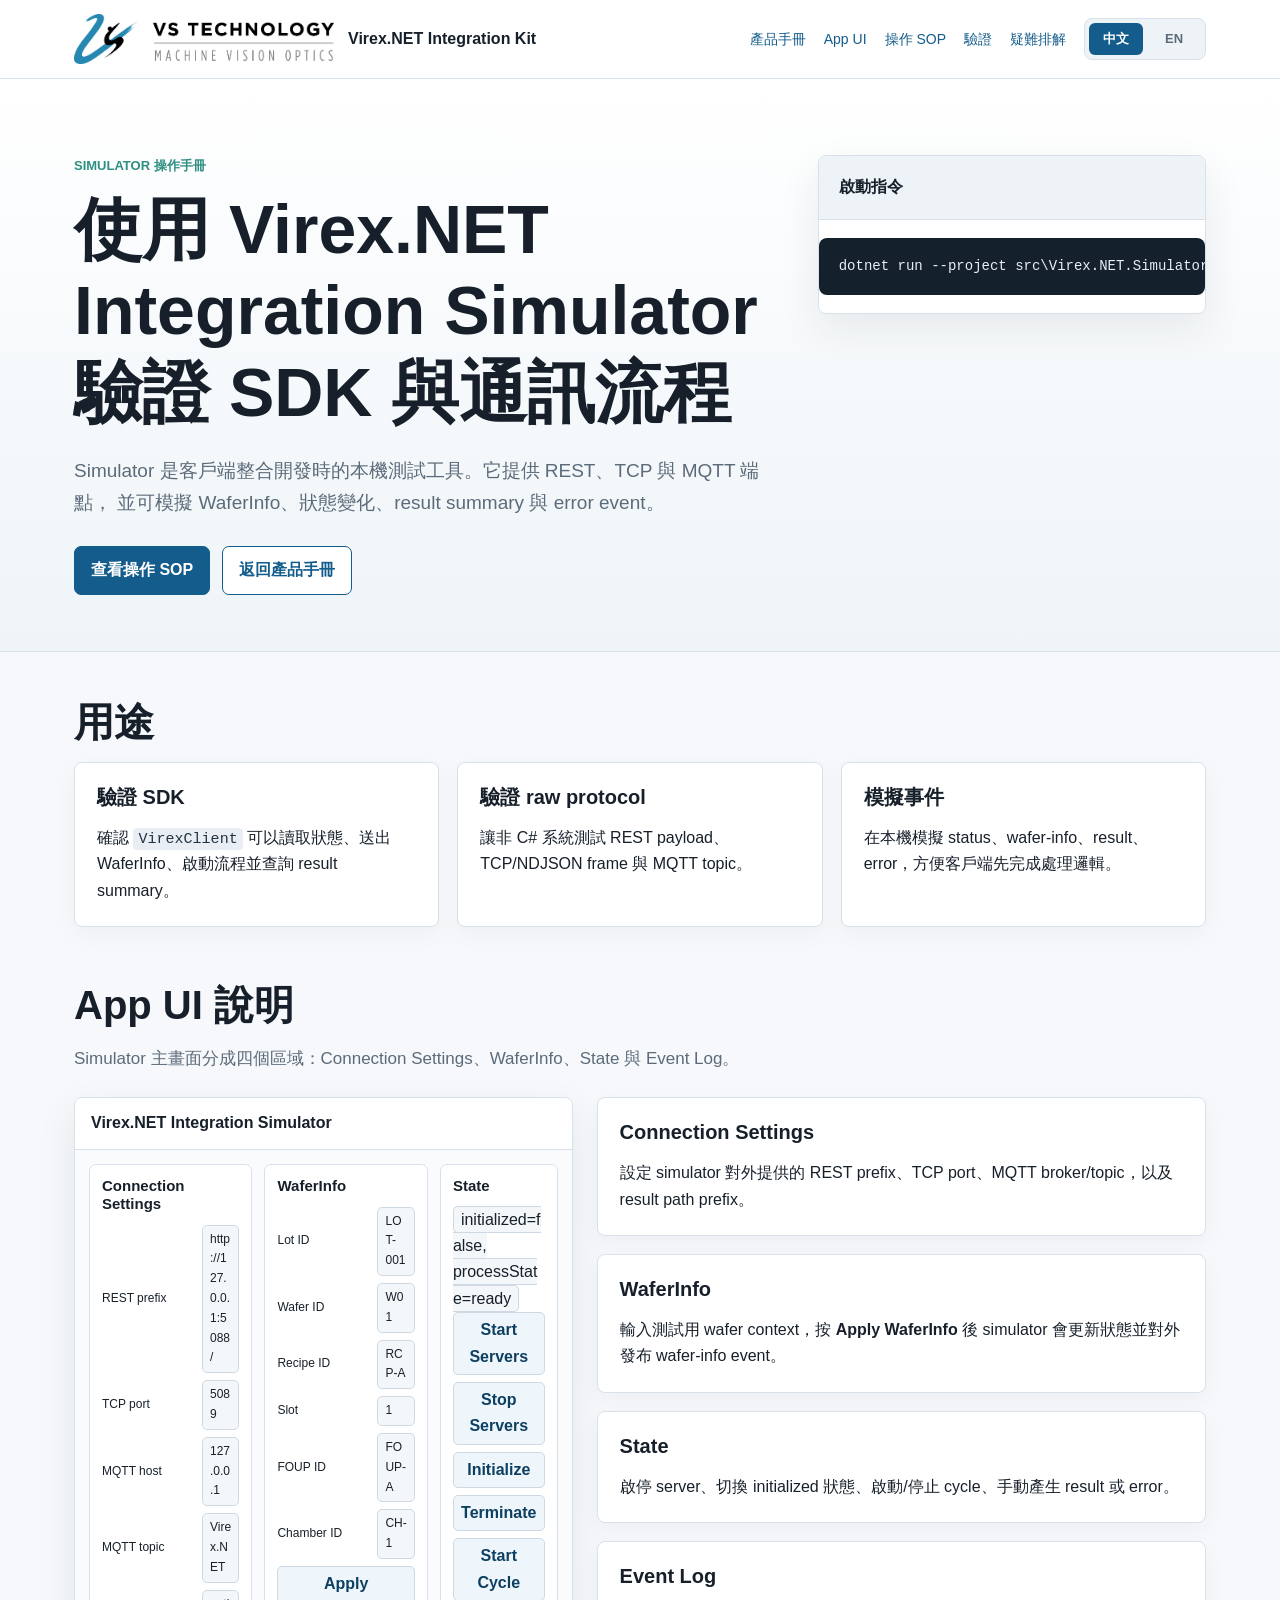
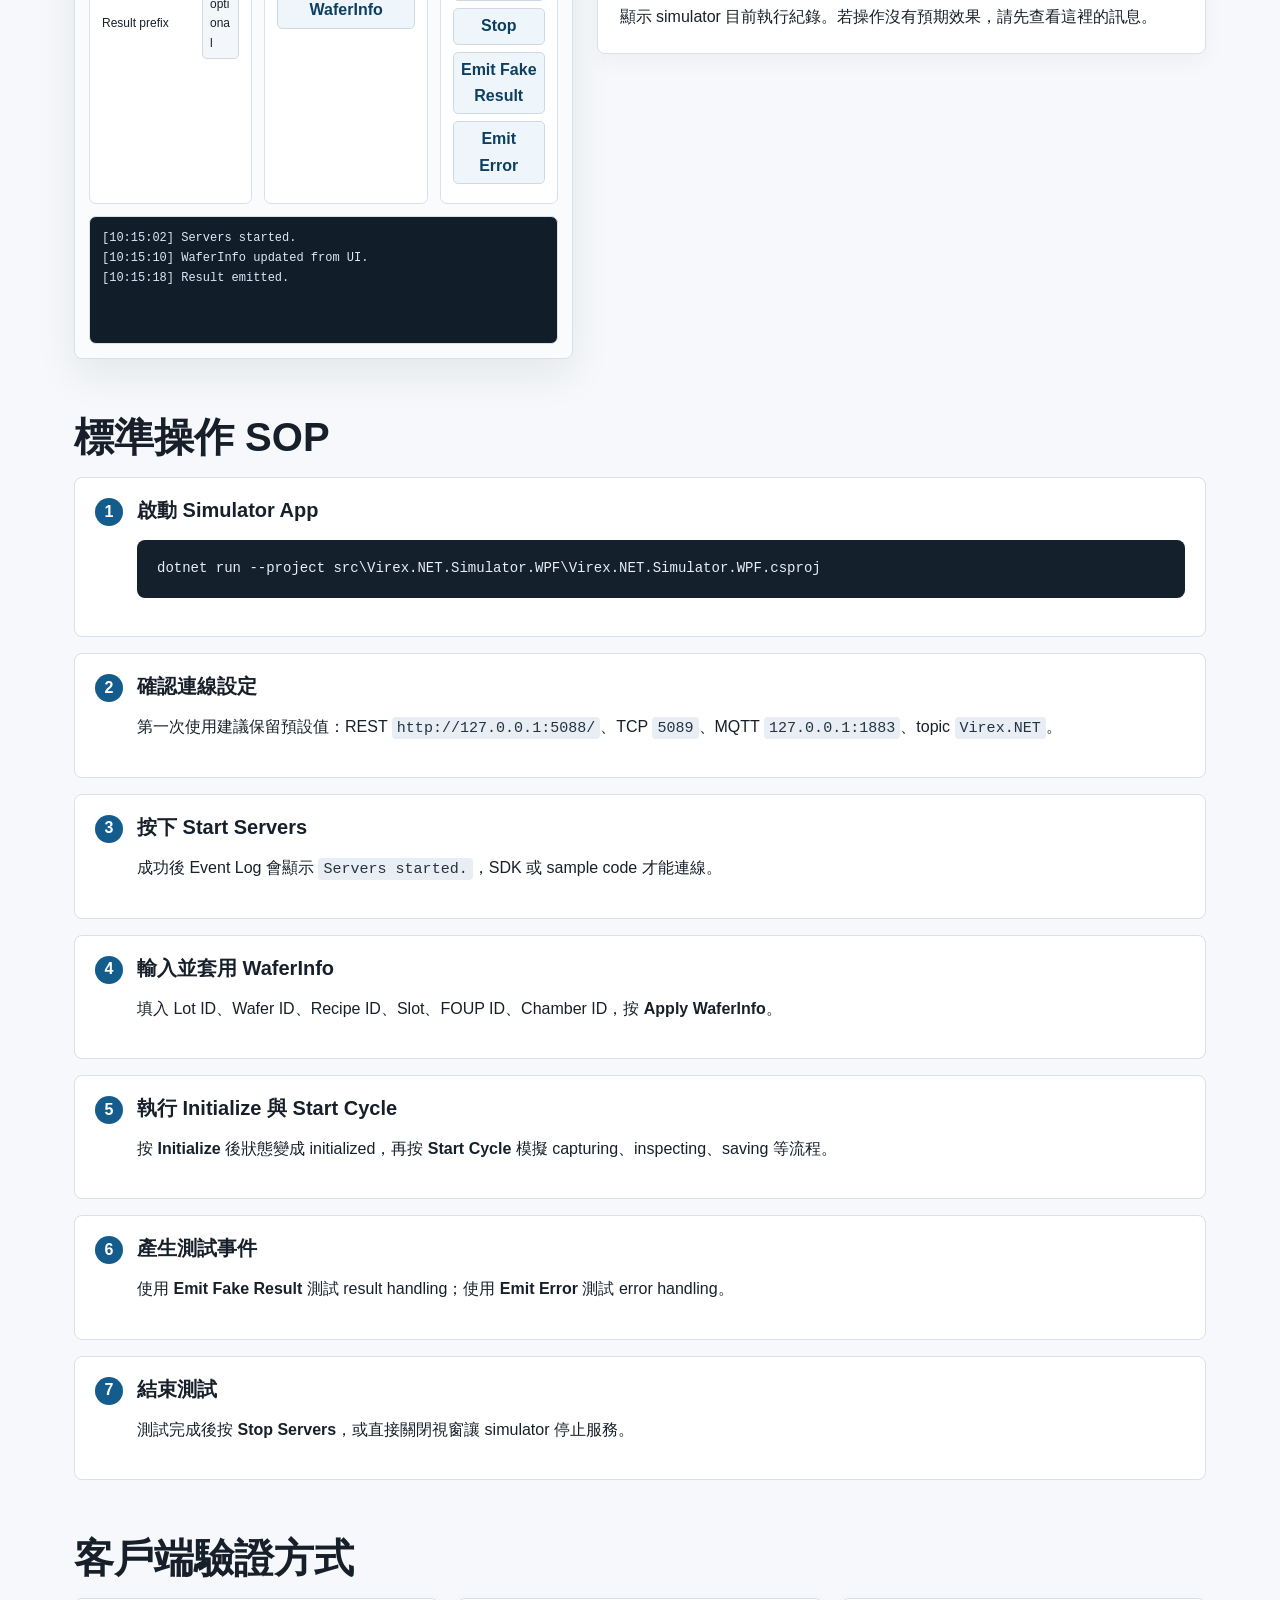
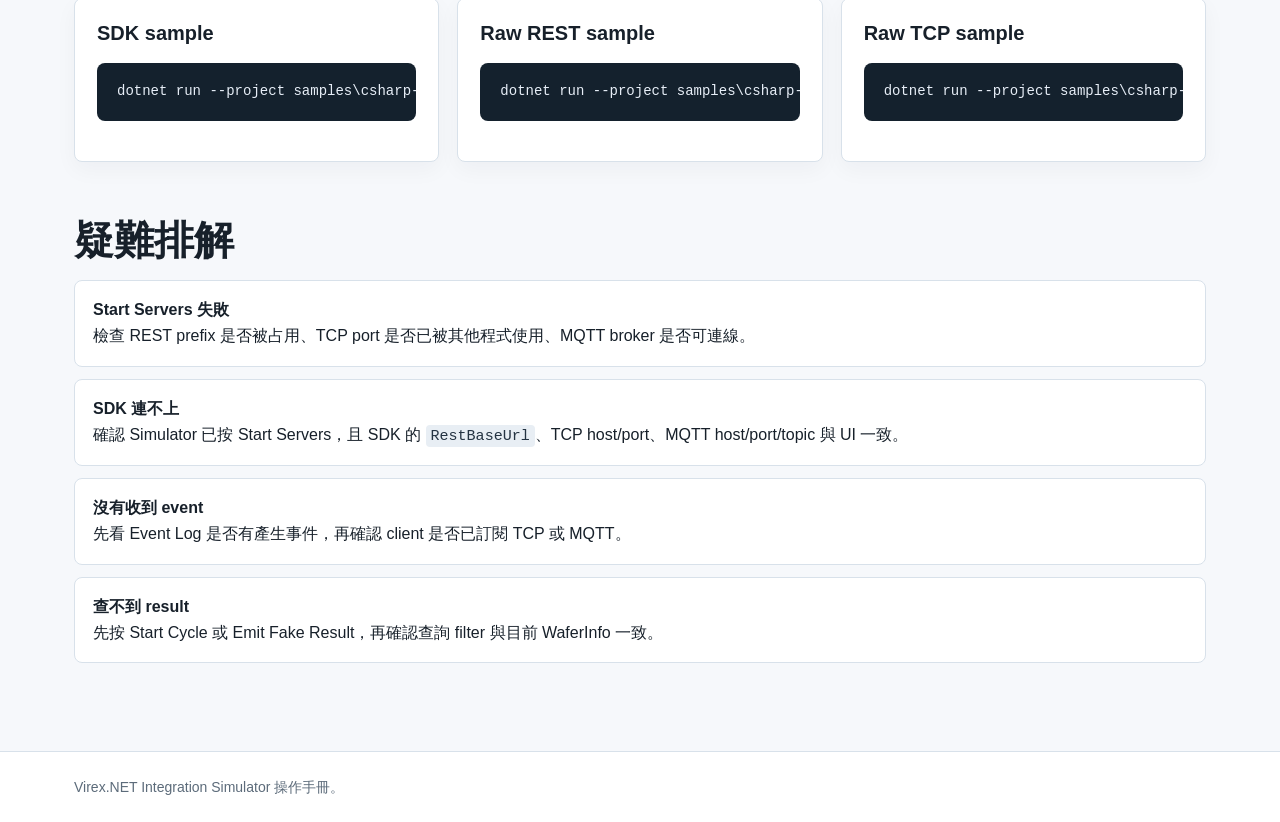
==== docs/simulator.html @ 09aec194 "Add simulator user manual page" ====
<!doctype html>
<html lang="zh-Hant" data-current-lang="zh">
<head>
  <meta charset="utf-8">
  <meta name="viewport" content="width=device-width, initial-scale=1">
  <title>Virex.NET Simulator User Manual</title>
  <meta name="description" content="Simulator user manual for the Virex.NET Integration Kit, including app UI areas, operating SOP, validation workflow, and troubleshooting.">
  <link rel="stylesheet" href="assets/site.css">
</head>
<body>
  <header class="site-header">
    <div class="header-inner">
      <a class="brand" href="index.html" aria-label="Virex.NET documentation home">
        <img class="brand-logo" src="assets/vst-logo.png" alt="VS Technology">
        <span class="brand-title">Virex.NET Integration Kit</span>
      </a>
      <div class="header-actions">
        <nav class="nav" aria-label="Primary navigation">
          <a href="index.html"><span data-lang="zh">產品手冊</span><span data-lang="en">Product Guide</span></a>
          <a href="#ui"><span data-lang="zh">App UI</span><span data-lang="en">App UI</span></a>
          <a href="#sop"><span data-lang="zh">操作 SOP</span><span data-lang="en">SOP</span></a>
          <a href="#verify"><span data-lang="zh">驗證</span><span data-lang="en">Validation</span></a>
          <a href="#troubleshooting"><span data-lang="zh">疑難排解</span><span data-lang="en">Troubleshooting</span></a>
        </nav>
        <div class="language-toggle" role="group" aria-label="Language">
          <button type="button" class="lang-button" data-set-lang="zh" aria-pressed="true">中文</button>
          <button type="button" class="lang-button" data-set-lang="en" aria-pressed="false">EN</button>
        </div>
      </div>
    </div>
  </header>

  <main id="top">
    <section class="hero">
      <div class="hero-inner">
        <div>
          <p class="eyebrow">
            <span data-lang="zh">Simulator 操作手冊</span>
            <span data-lang="en">Simulator User Manual</span>
          </p>
          <h1>
            <span data-lang="zh">使用 Virex.NET Integration Simulator 驗證 SDK 與通訊流程</span>
            <span data-lang="en">Validate SDK and Protocol Behavior with the Virex.NET Integration Simulator</span>
          </h1>
          <p class="lead">
            <span data-lang="zh">
              Simulator 是客戶端整合開發時的本機測試工具。它提供 REST、TCP 與 MQTT 端點，
              並可模擬 WaferInfo、狀態變化、result summary 與 error event。
            </span>
            <span data-lang="en">
              The simulator is the local test tool for customer-side integration development. It exposes REST,
              TCP, and MQTT endpoints and can simulate WaferInfo, state transitions, result summaries, and error events.
            </span>
          </p>
          <div class="hero-actions">
            <a class="button" href="#sop"><span data-lang="zh">查看操作 SOP</span><span data-lang="en">View SOP</span></a>
            <a class="button secondary" href="index.html"><span data-lang="zh">返回產品手冊</span><span data-lang="en">Back to Product Guide</span></a>
          </div>
        </div>
        <aside class="hero-panel" aria-label="Launch command">
          <div class="hero-panel-header">
            <span data-lang="zh">啟動指令</span>
            <span data-lang="en">Launch Command</span>
          </div>
          <pre><code class="language-powershell">dotnet run --project src\Virex.NET.Simulator.WPF\Virex.NET.Simulator.WPF.csproj</code></pre>
        </aside>
      </div>
    </section>

    <div class="page">
      <section class="section" id="purpose">
        <h2><span data-lang="zh">用途</span><span data-lang="en">Purpose</span></h2>
        <div class="grid three">
          <article class="card">
            <h3><span data-lang="zh">驗證 SDK</span><span data-lang="en">Validate the SDK</span></h3>
            <p><span data-lang="zh">確認 <code>VirexClient</code> 可以讀取狀態、送出 WaferInfo、啟動流程並查詢 result summary。</span><span data-lang="en">Confirm that <code>VirexClient</code> can read status, submit WaferInfo, start a cycle, and query result summaries.</span></p>
          </article>
          <article class="card">
            <h3><span data-lang="zh">驗證 raw protocol</span><span data-lang="en">Validate Raw Protocols</span></h3>
            <p><span data-lang="zh">讓非 C# 系統測試 REST payload、TCP/NDJSON frame 與 MQTT topic。</span><span data-lang="en">Allow non-C# systems to test REST payloads, TCP/NDJSON frames, and MQTT topics.</span></p>
          </article>
          <article class="card">
            <h3><span data-lang="zh">模擬事件</span><span data-lang="en">Simulate Events</span></h3>
            <p><span data-lang="zh">在本機模擬 status、wafer-info、result、error，方便客戶端先完成處理邏輯。</span><span data-lang="en">Simulate status, wafer-info, result, and error events locally so client handling logic can be completed early.</span></p>
          </article>
        </div>
      </section>

      <section class="section" id="ui">
        <h2><span data-lang="zh">App UI 說明</span><span data-lang="en">App UI</span></h2>
        <p class="section-intro">
          <span data-lang="zh">Simulator 主畫面分成四個區域：Connection Settings、WaferInfo、State 與 Event Log。</span>
          <span data-lang="en">The simulator main window is divided into four areas: Connection Settings, WaferInfo, State, and Event Log.</span>
        </p>
        <div class="manual-layout">
          <div class="app-window" aria-label="Simulator UI map">
            <div class="app-titlebar">Virex.NET Integration Simulator</div>
            <div class="app-content">
              <section class="app-panel">
                <h3>Connection Settings</h3>
                <div class="field-list">
                  <div class="field-row"><span>REST prefix</span><span class="field-value">http://127.0.0.1:5088/</span></div>
                  <div class="field-row"><span>TCP port</span><span class="field-value">5089</span></div>
                  <div class="field-row"><span>MQTT host</span><span class="field-value">127.0.0.1</span></div>
                  <div class="field-row"><span>MQTT topic</span><span class="field-value">Virex.NET</span></div>
                  <div class="field-row"><span>Result prefix</span><span class="field-value">optional</span></div>
                </div>
              </section>
              <section class="app-panel">
                <h3>WaferInfo</h3>
                <div class="field-list">
                  <div class="field-row"><span>Lot ID</span><span class="field-value">LOT-001</span></div>
                  <div class="field-row"><span>Wafer ID</span><span class="field-value">W01</span></div>
                  <div class="field-row"><span>Recipe ID</span><span class="field-value">RCP-A</span></div>
                  <div class="field-row"><span>Slot</span><span class="field-value">1</span></div>
                  <div class="field-row"><span>FOUP ID</span><span class="field-value">FOUP-A</span></div>
                  <div class="field-row"><span>Chamber ID</span><span class="field-value">CH-1</span></div>
                  <span class="app-button">Apply WaferInfo</span>
                </div>
              </section>
              <section class="app-panel">
                <h3>State</h3>
                <span class="field-value">initialized=false, processState=ready</span>
                <span class="app-button">Start Servers</span>
                <span class="app-button">Stop Servers</span>
                <span class="app-button">Initialize</span>
                <span class="app-button">Terminate</span>
                <span class="app-button">Start Cycle</span>
                <span class="app-button">Stop</span>
                <span class="app-button">Emit Fake Result</span>
                <span class="app-button">Emit Error</span>
              </section>
              <section class="app-log">[10:15:02] Servers started.<br>[10:15:10] WaferInfo updated from UI.<br>[10:15:18] Result emitted.</section>
            </div>
          </div>
          <div class="grid">
            <article class="card">
              <h3><span data-lang="zh">Connection Settings</span><span data-lang="en">Connection Settings</span></h3>
              <p><span data-lang="zh">設定 simulator 對外提供的 REST prefix、TCP port、MQTT broker/topic，以及 result path prefix。</span><span data-lang="en">Configure the REST prefix, TCP port, MQTT broker/topic, and result path prefix exposed by the simulator.</span></p>
            </article>
            <article class="card">
              <h3>WaferInfo</h3>
              <p><span data-lang="zh">輸入測試用 wafer context，按 <strong>Apply WaferInfo</strong> 後 simulator 會更新狀態並對外發布 wafer-info event。</span><span data-lang="en">Enter test wafer context. After pressing <strong>Apply WaferInfo</strong>, the simulator updates state and publishes a wafer-info event.</span></p>
            </article>
            <article class="card">
              <h3>State</h3>
              <p><span data-lang="zh">啟停 server、切換 initialized 狀態、啟動/停止 cycle、手動產生 result 或 error。</span><span data-lang="en">Start and stop servers, change initialized state, start/stop cycles, and manually emit result or error events.</span></p>
            </article>
            <article class="card">
              <h3>Event Log</h3>
              <p><span data-lang="zh">顯示 simulator 目前執行紀錄。若操作沒有預期效果，請先查看這裡的訊息。</span><span data-lang="en">Shows simulator activity. If an operation does not behave as expected, check this log first.</span></p>
            </article>
          </div>
        </div>
      </section>

      <section class="section" id="sop">
        <h2><span data-lang="zh">標準操作 SOP</span><span data-lang="en">Standard Operating Procedure</span></h2>
        <ol class="steps">
          <li>
            <h3><span data-lang="zh">啟動 Simulator App</span><span data-lang="en">Start the Simulator App</span></h3>
            <pre><code class="language-powershell">dotnet run --project src\Virex.NET.Simulator.WPF\Virex.NET.Simulator.WPF.csproj</code></pre>
          </li>
          <li>
            <h3><span data-lang="zh">確認連線設定</span><span data-lang="en">Confirm Connection Settings</span></h3>
            <p><span data-lang="zh">第一次使用建議保留預設值：REST <code>http://127.0.0.1:5088/</code>、TCP <code>5089</code>、MQTT <code>127.0.0.1:1883</code>、topic <code>Virex.NET</code>。</span><span data-lang="en">For first use, keep the defaults: REST <code>http://127.0.0.1:5088/</code>, TCP <code>5089</code>, MQTT <code>127.0.0.1:1883</code>, topic <code>Virex.NET</code>.</span></p>
          </li>
          <li>
            <h3><span data-lang="zh">按下 Start Servers</span><span data-lang="en">Press Start Servers</span></h3>
            <p><span data-lang="zh">成功後 Event Log 會顯示 <code>Servers started.</code>，SDK 或 sample code 才能連線。</span><span data-lang="en">When successful, Event Log shows <code>Servers started.</code>. SDK and sample clients can connect after this step.</span></p>
          </li>
          <li>
            <h3><span data-lang="zh">輸入並套用 WaferInfo</span><span data-lang="en">Enter and Apply WaferInfo</span></h3>
            <p><span data-lang="zh">填入 Lot ID、Wafer ID、Recipe ID、Slot、FOUP ID、Chamber ID，按 <strong>Apply WaferInfo</strong>。</span><span data-lang="en">Enter Lot ID, Wafer ID, Recipe ID, Slot, FOUP ID, and Chamber ID, then press <strong>Apply WaferInfo</strong>.</span></p>
          </li>
          <li>
            <h3><span data-lang="zh">執行 Initialize 與 Start Cycle</span><span data-lang="en">Run Initialize and Start Cycle</span></h3>
            <p><span data-lang="zh">按 <strong>Initialize</strong> 後狀態變成 initialized，再按 <strong>Start Cycle</strong> 模擬 capturing、inspecting、saving 等流程。</span><span data-lang="en">Press <strong>Initialize</strong> to set initialized state, then press <strong>Start Cycle</strong> to simulate capturing, inspecting, and saving states.</span></p>
          </li>
          <li>
            <h3><span data-lang="zh">產生測試事件</span><span data-lang="en">Emit Test Events</span></h3>
            <p><span data-lang="zh">使用 <strong>Emit Fake Result</strong> 測試 result handling；使用 <strong>Emit Error</strong> 測試 error handling。</span><span data-lang="en">Use <strong>Emit Fake Result</strong> to test result handling and <strong>Emit Error</strong> to test error handling.</span></p>
          </li>
          <li>
            <h3><span data-lang="zh">結束測試</span><span data-lang="en">End the Test</span></h3>
            <p><span data-lang="zh">測試完成後按 <strong>Stop Servers</strong>，或直接關閉視窗讓 simulator 停止服務。</span><span data-lang="en">After testing, press <strong>Stop Servers</strong> or close the window to stop simulator services.</span></p>
          </li>
        </ol>
      </section>

      <section class="section" id="verify">
        <h2><span data-lang="zh">客戶端驗證方式</span><span data-lang="en">Client Validation</span></h2>
        <div class="grid three">
          <article class="card">
            <h3><span data-lang="zh">SDK sample</span><span data-lang="en">SDK Sample</span></h3>
            <pre><code class="language-powershell">dotnet run --project samples\csharp-sdk\CSharpSdkSample.csproj</code></pre>
          </article>
          <article class="card">
            <h3><span data-lang="zh">Raw REST sample</span><span data-lang="en">Raw REST Sample</span></h3>
            <pre><code class="language-powershell">dotnet run --project samples\csharp-raw-rest\CSharpRawRestSample.csproj</code></pre>
          </article>
          <article class="card">
            <h3><span data-lang="zh">Raw TCP sample</span><span data-lang="en">Raw TCP Sample</span></h3>
            <pre><code class="language-powershell">dotnet run --project samples\csharp-raw-tcp\CSharpRawTcpSample.csproj</code></pre>
          </article>
        </div>
      </section>

      <section class="section" id="troubleshooting">
        <h2><span data-lang="zh">疑難排解</span><span data-lang="en">Troubleshooting</span></h2>
        <ul class="checklist">
          <li><strong><span data-lang="zh">Start Servers 失敗</span><span data-lang="en">Start Servers fails</span></strong><br><span data-lang="zh">檢查 REST prefix 是否被占用、TCP port 是否已被其他程式使用、MQTT broker 是否可連線。</span><span data-lang="en">Check whether the REST prefix or TCP port is already in use and whether the MQTT broker is reachable.</span></li>
          <li><strong><span data-lang="zh">SDK 連不上</span><span data-lang="en">SDK cannot connect</span></strong><br><span data-lang="zh">確認 Simulator 已按 Start Servers，且 SDK 的 <code>RestBaseUrl</code>、TCP host/port、MQTT host/port/topic 與 UI 一致。</span><span data-lang="en">Confirm Start Servers was pressed and SDK <code>RestBaseUrl</code>, TCP host/port, and MQTT host/port/topic match the UI.</span></li>
          <li><strong><span data-lang="zh">沒有收到 event</span><span data-lang="en">No events received</span></strong><br><span data-lang="zh">先看 Event Log 是否有產生事件，再確認 client 是否已訂閱 TCP 或 MQTT。</span><span data-lang="en">First check Event Log for emitted events, then confirm the client is subscribed through TCP or MQTT.</span></li>
          <li><strong><span data-lang="zh">查不到 result</span><span data-lang="en">No result returned</span></strong><br><span data-lang="zh">先按 Start Cycle 或 Emit Fake Result，再確認查詢 filter 與目前 WaferInfo 一致。</span><span data-lang="en">Run Start Cycle or Emit Fake Result first, then confirm query filters match the current WaferInfo.</span></li>
        </ul>
      </section>
    </div>
  </main>

  <footer class="site-footer">
    <div class="footer-inner">
      <span data-lang="zh">Virex.NET Integration Simulator 操作手冊。</span>
      <span data-lang="en">Virex.NET Integration Simulator user manual.</span>
    </div>
  </footer>

  <script>
    (function () {
      var root = document.documentElement;
      var buttons = Array.prototype.slice.call(document.querySelectorAll("[data-set-lang]"));
      function setLanguage(lang) {
        root.setAttribute("data-current-lang", lang);
        root.setAttribute("lang", lang === "zh" ? "zh-Hant" : "en");
        buttons.forEach(function (button) {
          button.setAttribute("aria-pressed", button.getAttribute("data-set-lang") === lang ? "true" : "false");
        });
        try {
          window.localStorage.setItem("virex-doc-lang", lang);
        } catch (error) {
        }
      }
      buttons.forEach(function (button) {
        button.addEventListener("click", function () {
          setLanguage(button.getAttribute("data-set-lang"));
        });
      });
      var saved = "zh";
      try {
        saved = window.localStorage.getItem("virex-doc-lang") || "zh";
      } catch (error) {
      }
      setLanguage(saved === "en" ? "en" : "zh");
    }());
  </script>
</body>
</html>
---- docs/assets/site.css ----
:root {
  color-scheme: light;
  --bg: #f6f8fb;
  --surface: #ffffff;
  --surface-muted: #eef3f8;
  --ink: #17202a;
  --muted: #5c6b7a;
  --line: #d8e1ea;
  --brand: #145c8c;
  --brand-strong: #0d3f61;
  --accent: #2f8f83;
  --warn: #8a5a12;
  --code-bg: #14212d;
  --code-ink: #e7eef7;
  --shadow: 0 16px 42px rgba(23, 32, 42, 0.08);
  font-family: Inter, "Segoe UI", Roboto, "Helvetica Neue", Arial, sans-serif;
}

* {
  box-sizing: border-box;
}

html {
  scroll-behavior: smooth;
}

body {
  margin: 0;
  color: var(--ink);
  background: var(--bg);
  line-height: 1.65;
}

a {
  color: var(--brand);
  text-decoration: none;
}

a:hover,
a:focus {
  color: var(--brand-strong);
  text-decoration: underline;
}

.site-header {
  position: sticky;
  top: 0;
  z-index: 10;
  border-bottom: 1px solid var(--line);
  background: rgba(255, 255, 255, 0.96);
  backdrop-filter: blur(10px);
}

.header-inner {
  display: flex;
  align-items: center;
  justify-content: space-between;
  gap: 24px;
  max-width: 1180px;
  margin: 0 auto;
  padding: 14px 24px;
}

.brand {
  display: flex;
  align-items: center;
  gap: 14px;
  font-weight: 700;
  color: var(--ink);
}

.brand-logo {
  display: block;
  width: min(260px, 38vw);
  height: auto;
  max-height: 52px;
  object-fit: contain;
}

.brand-title {
  white-space: nowrap;
}

.brand-mark {
  display: grid;
  width: 34px;
  height: 34px;
  place-items: center;
  border-radius: 7px;
  color: #ffffff;
  background: var(--brand);
  font-size: 14px;
  letter-spacing: 0;
}

.header-actions {
  display: flex;
  align-items: center;
  justify-content: flex-end;
  gap: 18px;
}

.nav {
  display: flex;
  flex-wrap: wrap;
  align-items: center;
  justify-content: flex-end;
  gap: 12px 18px;
  font-size: 14px;
}

.language-toggle {
  display: inline-flex;
  gap: 4px;
  padding: 4px;
  border: 1px solid var(--line);
  border-radius: 8px;
  background: var(--surface-muted);
}

.lang-button {
  min-width: 54px;
  min-height: 32px;
  border: 0;
  border-radius: 6px;
  color: var(--muted);
  background: transparent;
  font: inherit;
  font-size: 13px;
  font-weight: 700;
  cursor: pointer;
}

.lang-button[aria-pressed="true"] {
  color: #ffffff;
  background: var(--brand);
}

[data-lang] {
  display: none;
}

html[data-current-lang="zh"] [data-lang="zh"],
html[data-current-lang="en"] [data-lang="en"] {
  display: revert;
}

.hero {
  background: linear-gradient(180deg, #ffffff 0%, #eef4f8 100%);
  border-bottom: 1px solid var(--line);
}

.hero-inner {
  display: grid;
  grid-template-columns: minmax(0, 1.45fr) minmax(320px, 0.8fr);
  gap: 40px;
  max-width: 1180px;
  margin: 0 auto;
  padding: 76px 24px 56px;
}

.eyebrow {
  margin: 0 0 12px;
  color: var(--accent);
  font-size: 13px;
  font-weight: 700;
  letter-spacing: 0;
  text-transform: uppercase;
}

h1,
h2,
h3 {
  line-height: 1.2;
}

h1 {
  max-width: 820px;
  margin: 0;
  font-size: clamp(40px, 6vw, 68px);
  letter-spacing: 0;
}

h2 {
  margin: 0 0 16px;
  font-size: clamp(28px, 4vw, 40px);
  letter-spacing: 0;
}

h3 {
  margin: 0 0 10px;
  font-size: 20px;
  letter-spacing: 0;
}

.lead {
  max-width: 760px;
  margin: 22px 0 0;
  color: var(--muted);
  font-size: 19px;
}

.hero-actions {
  display: flex;
  flex-wrap: wrap;
  gap: 12px;
  margin-top: 28px;
}

.button {
  display: inline-flex;
  align-items: center;
  justify-content: center;
  min-height: 42px;
  padding: 10px 16px;
  border: 1px solid var(--brand);
  border-radius: 7px;
  color: #ffffff;
  background: var(--brand);
  font-weight: 700;
  text-decoration: none;
}

.button.secondary {
  color: var(--brand);
  background: #ffffff;
}

.button:hover,
.button:focus {
  text-decoration: none;
  transform: translateY(-1px);
}

.hero-panel {
  align-self: start;
  border: 1px solid var(--line);
  border-radius: 8px;
  background: var(--surface);
  box-shadow: var(--shadow);
  overflow: hidden;
}

.hero-panel-header {
  padding: 18px 20px;
  border-bottom: 1px solid var(--line);
  background: var(--surface-muted);
  font-weight: 700;
}

.endpoint-list {
  margin: 0;
  padding: 18px 20px 20px;
}

.endpoint-list div {
  display: grid;
  grid-template-columns: 80px minmax(0, 1fr);
  gap: 10px;
  padding: 8px 0;
  border-bottom: 1px solid var(--line);
}

.endpoint-list div:last-child {
  border-bottom: 0;
}

.endpoint-list dt {
  color: var(--muted);
  font-weight: 700;
}

.endpoint-list dd {
  margin: 0;
  font-family: Consolas, "Cascadia Mono", monospace;
  font-size: 14px;
  word-break: break-word;
}

.page {
  max-width: 1180px;
  margin: 0 auto;
  padding: 46px 24px 72px;
}

.section {
  margin-top: 54px;
}

.section:first-child {
  margin-top: 0;
}

.section-intro {
  max-width: 820px;
  margin: 0 0 24px;
  color: var(--muted);
  font-size: 17px;
}

.grid {
  display: grid;
  gap: 18px;
}

.grid > * {
  min-width: 0;
}

.grid.two {
  grid-template-columns: repeat(2, minmax(0, 1fr));
}

.grid.three {
  grid-template-columns: repeat(3, minmax(0, 1fr));
}

.grid.offset {
  margin-top: 18px;
}

.card {
  min-width: 0;
  border: 1px solid var(--line);
  border-radius: 8px;
  background: var(--surface);
  padding: 22px;
  box-shadow: 0 8px 22px rgba(23, 32, 42, 0.04);
}

.card p,
.card ul {
  margin-bottom: 0;
}

.card-action {
  margin-top: 14px;
  font-weight: 700;
}

.tag {
  display: inline-flex;
  align-items: center;
  min-height: 26px;
  margin-bottom: 14px;
  padding: 2px 9px;
  border-radius: 999px;
  color: var(--brand-strong);
  background: #dcecf5;
  font-size: 12px;
  font-weight: 700;
}

.table-scroll {
  max-width: 100%;
  overflow-x: auto;
}

.comparison {
  width: 100%;
  border-collapse: collapse;
  border: 1px solid var(--line);
  background: var(--surface);
  overflow: hidden;
}

.comparison th,
.comparison td {
  padding: 14px 16px;
  border-bottom: 1px solid var(--line);
  text-align: left;
  vertical-align: top;
}

.comparison th {
  color: var(--brand-strong);
  background: var(--surface-muted);
}

.comparison tr:last-child td {
  border-bottom: 0;
}

.callout {
  margin: 22px 0;
  padding: 18px 20px;
  border-left: 5px solid var(--accent);
  border-radius: 8px;
  background: #edf8f6;
}

.callout.warning {
  border-left-color: var(--warn);
  background: #fff7e6;
}

.callout strong {
  display: block;
  margin-bottom: 4px;
}

pre {
  max-width: 100%;
  margin: 18px 0;
  overflow: auto;
  border-radius: 8px;
  background: var(--code-bg);
  color: var(--code-ink);
}

code {
  font-family: Consolas, "Cascadia Mono", monospace;
}

pre code {
  display: block;
  padding: 18px 20px;
  font-size: 14px;
  line-height: 1.55;
  white-space: pre;
}

:not(pre) > code {
  padding: 2px 5px;
  border-radius: 4px;
  background: #e8eef4;
  color: #243342;
  font-size: 0.94em;
  overflow-wrap: anywhere;
}

.steps {
  counter-reset: step;
  display: grid;
  gap: 16px;
  padding: 0;
  list-style: none;
}

.steps li {
  min-width: 0;
  counter-increment: step;
  position: relative;
  padding: 20px 20px 20px 62px;
  border: 1px solid var(--line);
  border-radius: 8px;
  background: var(--surface);
}

.steps li::before {
  content: counter(step);
  position: absolute;
  top: 20px;
  left: 20px;
  display: grid;
  width: 28px;
  height: 28px;
  place-items: center;
  border-radius: 50%;
  color: #ffffff;
  background: var(--brand);
  font-weight: 700;
}

.reference-list {
  display: grid;
  grid-template-columns: repeat(4, minmax(0, 1fr));
  gap: 14px;
}

.reference-list a {
  display: block;
  min-height: 96px;
  padding: 18px;
  border: 1px solid var(--line);
  border-radius: 8px;
  background: var(--surface);
  font-weight: 700;
}

.manual-layout {
  display: grid;
  grid-template-columns: minmax(0, 0.9fr) minmax(0, 1.1fr);
  gap: 24px;
  align-items: start;
}

.app-window {
  border: 1px solid var(--line);
  border-radius: 8px;
  background: #f9fbfd;
  box-shadow: var(--shadow);
  overflow: hidden;
}

.app-titlebar {
  padding: 12px 16px;
  border-bottom: 1px solid var(--line);
  background: #ffffff;
  font-weight: 700;
}

.app-content {
  display: grid;
  grid-template-columns: 1fr 1fr 0.72fr;
  gap: 12px;
  padding: 14px;
}

.app-panel {
  min-width: 0;
  border: 1px solid var(--line);
  border-radius: 7px;
  background: #ffffff;
  padding: 12px;
}

.app-panel h3 {
  margin-bottom: 12px;
  font-size: 15px;
}

.field-list {
  display: grid;
  gap: 7px;
  margin: 0;
}

.field-row {
  display: grid;
  grid-template-columns: 92px minmax(0, 1fr);
  gap: 8px;
  align-items: center;
  font-size: 12px;
}

.field-value,
.app-button {
  min-height: 28px;
  border: 1px solid #cfd9e3;
  border-radius: 5px;
  background: #f4f7fa;
  padding: 4px 7px;
  overflow-wrap: anywhere;
}

.app-button {
  display: block;
  width: 100%;
  margin-bottom: 7px;
  color: var(--brand-strong);
  background: #eef6fb;
  font-weight: 700;
  text-align: center;
}

.app-log {
  grid-column: 1 / -1;
  min-height: 128px;
  border: 1px solid var(--line);
  border-radius: 7px;
  background: #111d29;
  color: #dbe9f6;
  padding: 12px;
  font-family: Consolas, "Cascadia Mono", monospace;
  font-size: 12px;
}

.checklist {
  display: grid;
  gap: 12px;
  padding: 0;
  list-style: none;
}

.checklist li {
  border: 1px solid var(--line);
  border-radius: 8px;
  background: var(--surface);
  padding: 16px 18px;
}

.site-footer {
  border-top: 1px solid var(--line);
  background: #ffffff;
}

.footer-inner {
  max-width: 1180px;
  margin: 0 auto;
  padding: 24px;
  color: var(--muted);
  font-size: 14px;
}

@media (max-width: 920px) {
  .header-inner {
    align-items: flex-start;
    flex-direction: column;
  }

  .header-actions {
    align-items: flex-start;
    flex-direction: column;
  }

  .nav {
    justify-content: flex-start;
  }

  .hero-inner,
  .manual-layout,
  .grid.two,
  .grid.three,
  .reference-list {
    grid-template-columns: 1fr;
  }

  .hero-inner {
    padding-top: 44px;
  }
}

@media (max-width: 640px) {
  .header-inner,
  .hero-inner,
  .page,
  .footer-inner {
    padding-left: 18px;
    padding-right: 18px;
  }

  .nav {
    gap: 8px 12px;
  }

  .brand {
    align-items: flex-start;
    flex-direction: column;
  }

  .brand-logo {
    width: min(280px, 84vw);
    max-height: none;
  }

  .brand-title {
    white-space: normal;
  }

  .comparison {
    min-width: 540px;
  }

  .app-content {
    grid-template-columns: 1fr;
  }

  .app-log {
    grid-column: auto;
  }

  .table-scroll {
    border: 1px solid var(--line);
    border-radius: 8px;
  }

  .table-scroll .comparison {
    border: 0;
  }

  .steps li {
    padding-left: 54px;
  }
}
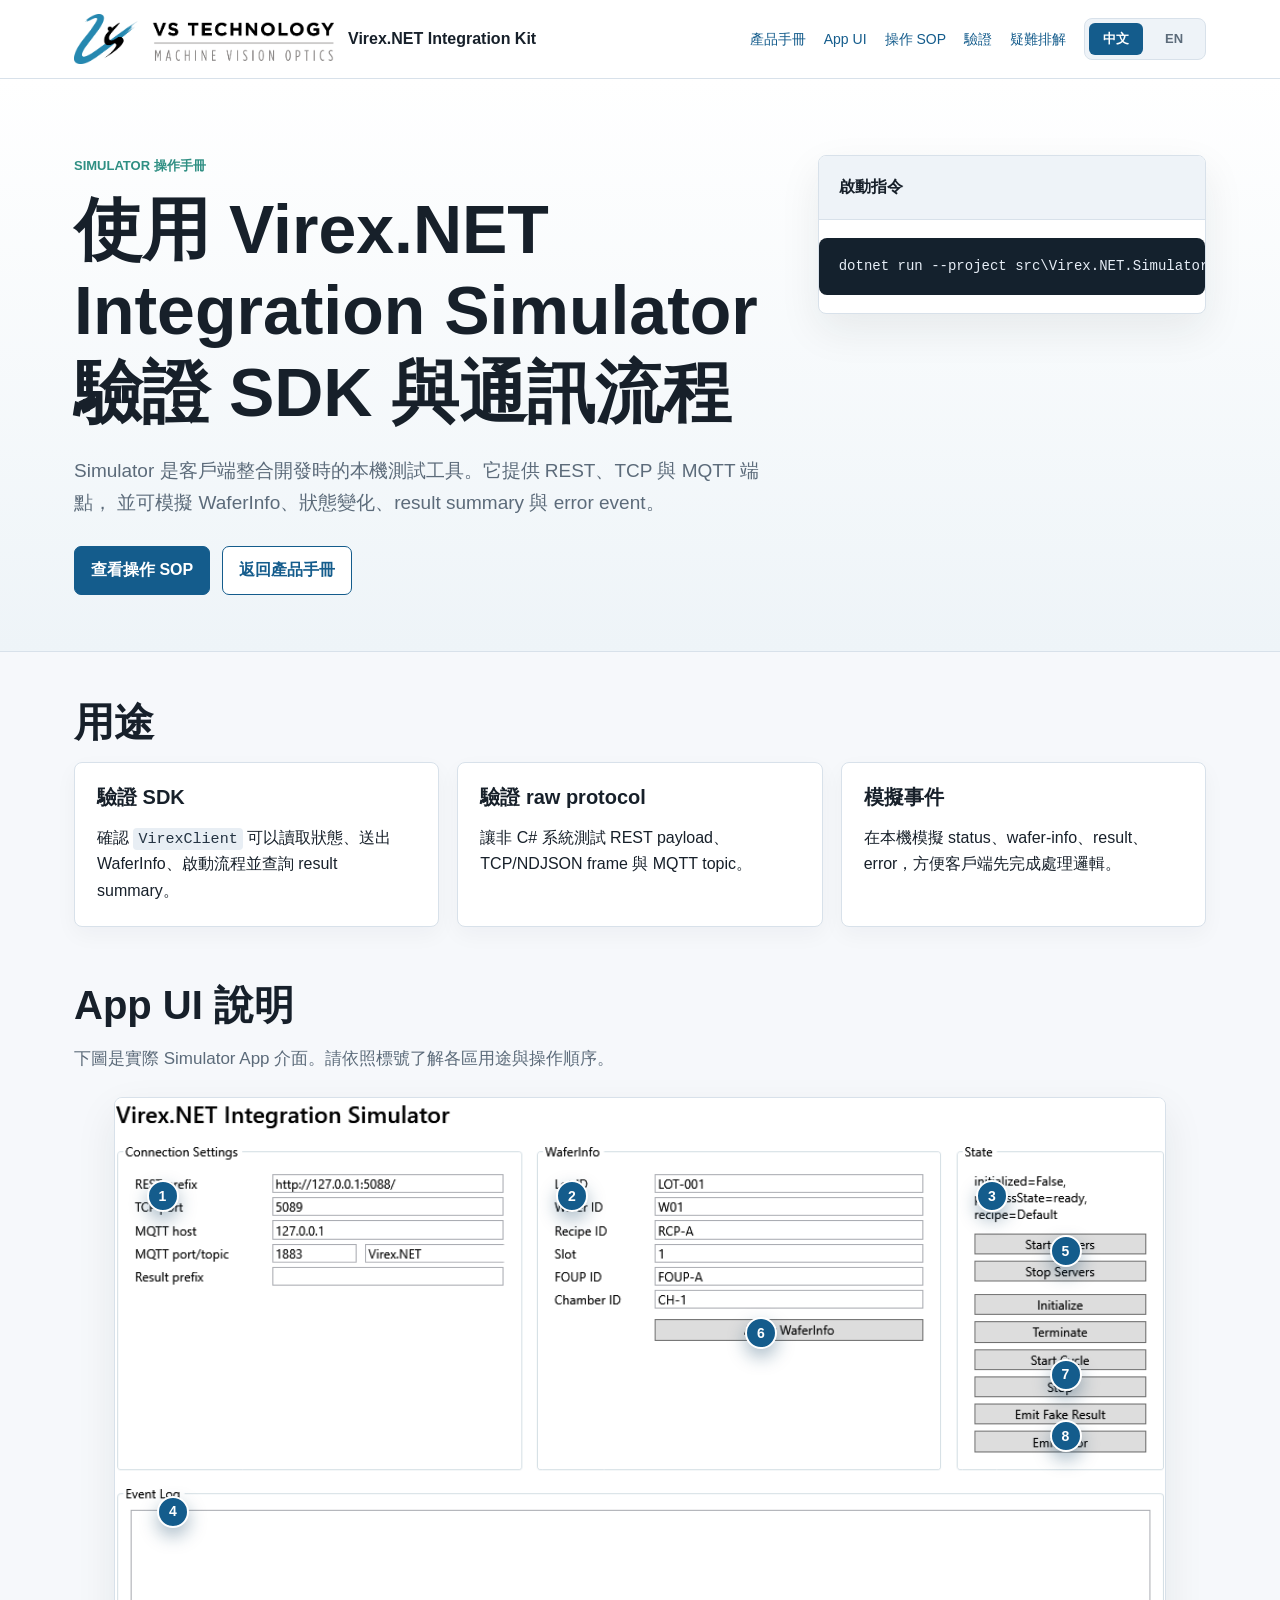
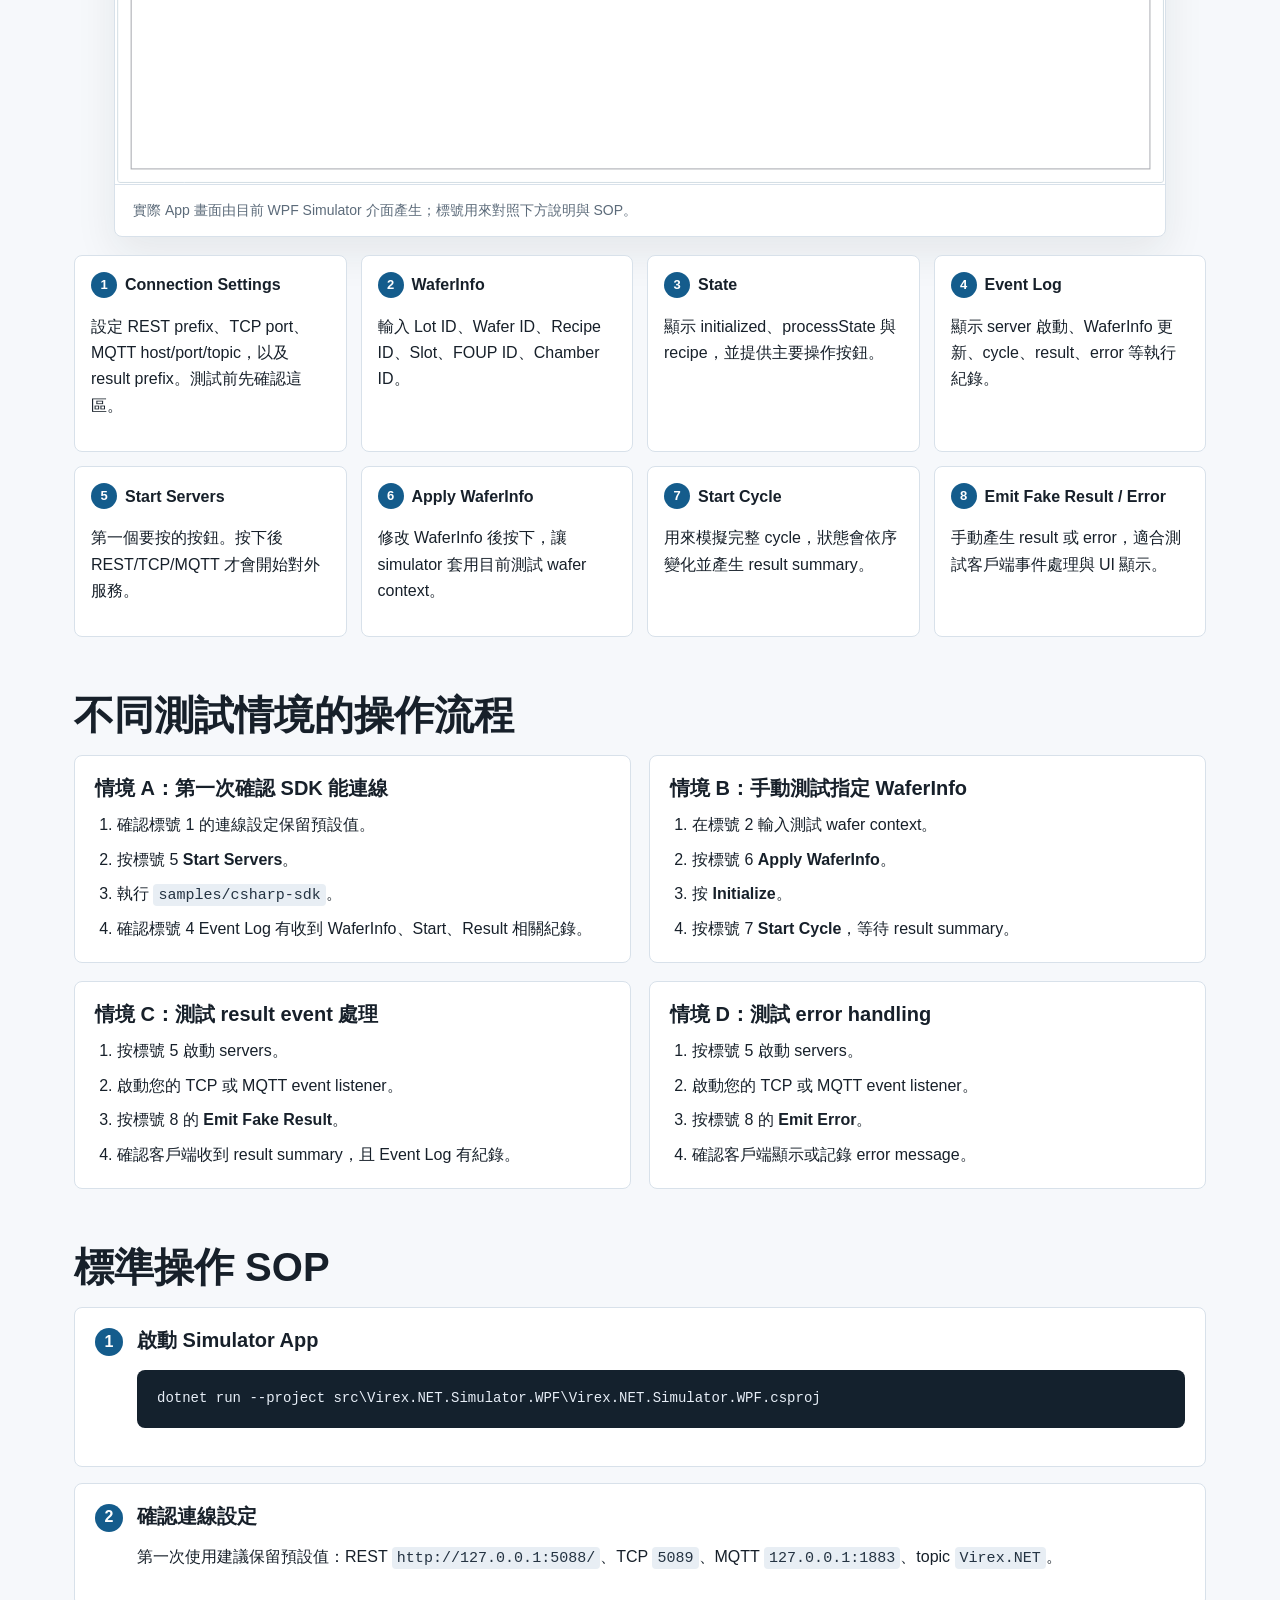
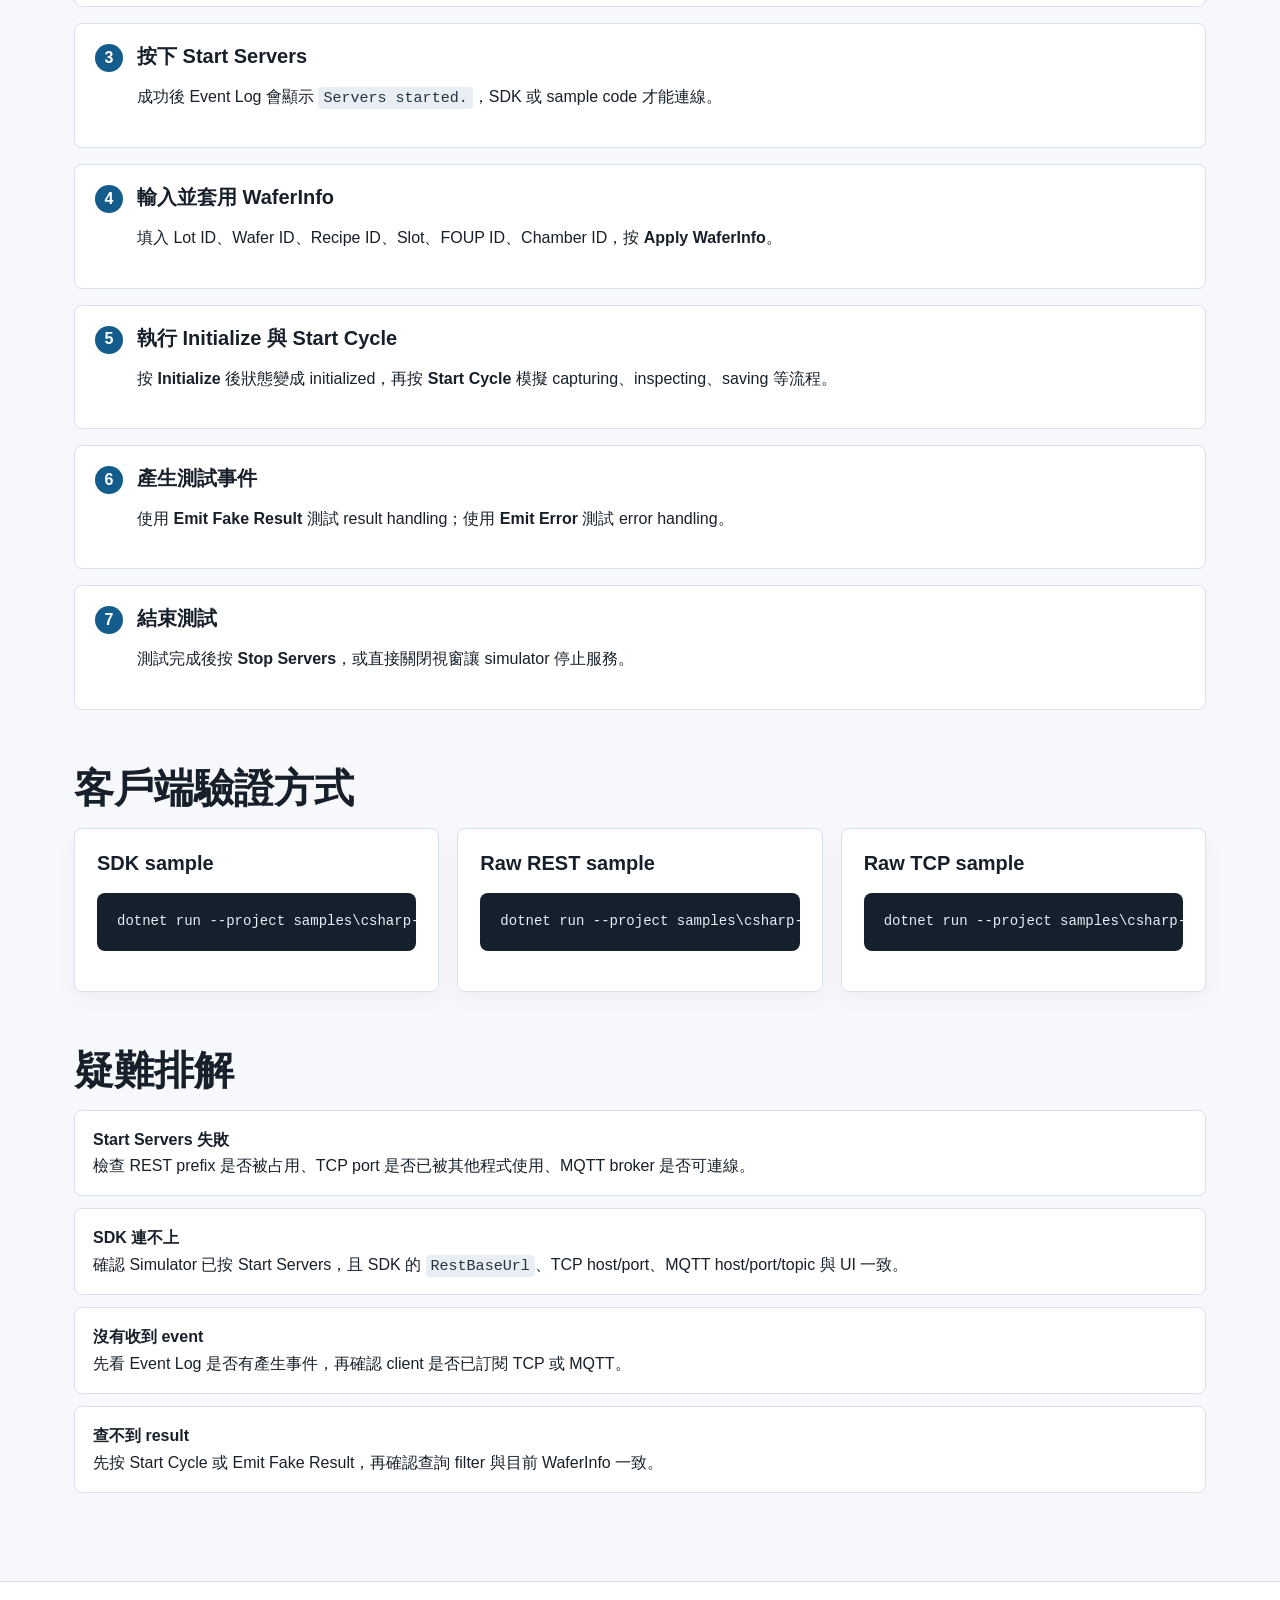
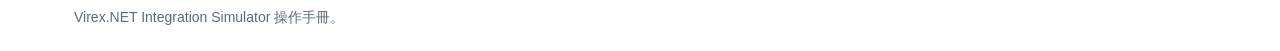
==== commit 94c0e69c: "Use real simulator screenshot in manual" ====
--- a/docs/simulator.html
+++ b/docs/simulator.html
@@ -89,68 +89,101 @@
       <section class="section" id="ui">
         <h2><span data-lang="zh">App UI 說明</span><span data-lang="en">App UI</span></h2>
         <p class="section-intro">
-          <span data-lang="zh">Simulator 主畫面分成四個區域：Connection Settings、WaferInfo、State 與 Event Log。</span>
-          <span data-lang="en">The simulator main window is divided into four areas: Connection Settings, WaferInfo, State, and Event Log.</span>
+          <span data-lang="zh">下圖是實際 Simulator App 介面。請依照標號了解各區用途與操作順序。</span>
+          <span data-lang="en">The image below is the actual Simulator App interface. Use the markers to understand each area and the operating order.</span>
         </p>
-        <div class="manual-layout">
-          <div class="app-window" aria-label="Simulator UI map">
-            <div class="app-titlebar">Virex.NET Integration Simulator</div>
-            <div class="app-content">
-              <section class="app-panel">
-                <h3>Connection Settings</h3>
-                <div class="field-list">
-                  <div class="field-row"><span>REST prefix</span><span class="field-value">http://127.0.0.1:5088/</span></div>
-                  <div class="field-row"><span>TCP port</span><span class="field-value">5089</span></div>
-                  <div class="field-row"><span>MQTT host</span><span class="field-value">127.0.0.1</span></div>
-                  <div class="field-row"><span>MQTT topic</span><span class="field-value">Virex.NET</span></div>
-                  <div class="field-row"><span>Result prefix</span><span class="field-value">optional</span></div>
-                </div>
-              </section>
-              <section class="app-panel">
-                <h3>WaferInfo</h3>
-                <div class="field-list">
-                  <div class="field-row"><span>Lot ID</span><span class="field-value">LOT-001</span></div>
-                  <div class="field-row"><span>Wafer ID</span><span class="field-value">W01</span></div>
-                  <div class="field-row"><span>Recipe ID</span><span class="field-value">RCP-A</span></div>
-                  <div class="field-row"><span>Slot</span><span class="field-value">1</span></div>
-                  <div class="field-row"><span>FOUP ID</span><span class="field-value">FOUP-A</span></div>
-                  <div class="field-row"><span>Chamber ID</span><span class="field-value">CH-1</span></div>
-                  <span class="app-button">Apply WaferInfo</span>
-                </div>
-              </section>
-              <section class="app-panel">
-                <h3>State</h3>
-                <span class="field-value">initialized=false, processState=ready</span>
-                <span class="app-button">Start Servers</span>
-                <span class="app-button">Stop Servers</span>
-                <span class="app-button">Initialize</span>
-                <span class="app-button">Terminate</span>
-                <span class="app-button">Start Cycle</span>
-                <span class="app-button">Stop</span>
-                <span class="app-button">Emit Fake Result</span>
-                <span class="app-button">Emit Error</span>
-              </section>
-              <section class="app-log">[10:15:02] Servers started.<br>[10:15:10] WaferInfo updated from UI.<br>[10:15:18] Result emitted.</section>
-            </div>
+        <figure class="screenshot-guide">
+          <div class="screenshot-stage">
+            <img src="assets/simulator-main-window.png" alt="Virex.NET Integration Simulator main window">
+            <span class="shot-marker" style="left: 3%; top: 12%;">1</span>
+            <span class="shot-marker" style="left: 42%; top: 12%;">2</span>
+            <span class="shot-marker" style="left: 82%; top: 12%;">3</span>
+            <span class="shot-marker" style="left: 4%; top: 58%;">4</span>
+            <span class="shot-marker callout-wide" style="left: 89%; top: 20%;">5</span>
+            <span class="shot-marker callout-wide" style="left: 60%; top: 32%;">6</span>
+            <span class="shot-marker callout-wide" style="left: 89%; top: 38%;">7</span>
+            <span class="shot-marker callout-wide" style="left: 89%; top: 47%;">8</span>
           </div>
-          <div class="grid">
-            <article class="card">
-              <h3><span data-lang="zh">Connection Settings</span><span data-lang="en">Connection Settings</span></h3>
-              <p><span data-lang="zh">設定 simulator 對外提供的 REST prefix、TCP port、MQTT broker/topic，以及 result path prefix。</span><span data-lang="en">Configure the REST prefix, TCP port, MQTT broker/topic, and result path prefix exposed by the simulator.</span></p>
-            </article>
-            <article class="card">
-              <h3>WaferInfo</h3>
-              <p><span data-lang="zh">輸入測試用 wafer context，按 <strong>Apply WaferInfo</strong> 後 simulator 會更新狀態並對外發布 wafer-info event。</span><span data-lang="en">Enter test wafer context. After pressing <strong>Apply WaferInfo</strong>, the simulator updates state and publishes a wafer-info event.</span></p>
-            </article>
-            <article class="card">
-              <h3>State</h3>
-              <p><span data-lang="zh">啟停 server、切換 initialized 狀態、啟動/停止 cycle、手動產生 result 或 error。</span><span data-lang="en">Start and stop servers, change initialized state, start/stop cycles, and manually emit result or error events.</span></p>
-            </article>
-            <article class="card">
-              <h3>Event Log</h3>
-              <p><span data-lang="zh">顯示 simulator 目前執行紀錄。若操作沒有預期效果，請先查看這裡的訊息。</span><span data-lang="en">Shows simulator activity. If an operation does not behave as expected, check this log first.</span></p>
-            </article>
-          </div>
+          <figcaption class="screenshot-caption">
+            <span data-lang="zh">實際 App 畫面由目前 WPF Simulator 介面產生；標號用來對照下方說明與 SOP。</span>
+            <span data-lang="en">This actual app image is generated from the current WPF Simulator interface. Markers correspond to the descriptions and SOP below.</span>
+          </figcaption>
+        </figure>
+        <div class="marker-grid">
+          <article class="marker-card">
+            <h3><span class="marker-badge">1</span> Connection Settings</h3>
+            <p><span data-lang="zh">設定 REST prefix、TCP port、MQTT host/port/topic，以及 result prefix。測試前先確認這區。</span><span data-lang="en">Configure REST prefix, TCP port, MQTT host/port/topic, and result prefix. Confirm this area before testing.</span></p>
+          </article>
+          <article class="marker-card">
+            <h3><span class="marker-badge">2</span> WaferInfo</h3>
+            <p><span data-lang="zh">輸入 Lot ID、Wafer ID、Recipe ID、Slot、FOUP ID、Chamber ID。</span><span data-lang="en">Enter Lot ID, Wafer ID, Recipe ID, Slot, FOUP ID, and Chamber ID.</span></p>
+          </article>
+          <article class="marker-card">
+            <h3><span class="marker-badge">3</span> State</h3>
+            <p><span data-lang="zh">顯示 initialized、processState 與 recipe，並提供主要操作按鈕。</span><span data-lang="en">Shows initialized, processState, and recipe, and contains the main operation buttons.</span></p>
+          </article>
+          <article class="marker-card">
+            <h3><span class="marker-badge">4</span> Event Log</h3>
+            <p><span data-lang="zh">顯示 server 啟動、WaferInfo 更新、cycle、result、error 等執行紀錄。</span><span data-lang="en">Shows server start, WaferInfo updates, cycle events, results, errors, and other activity.</span></p>
+          </article>
+          <article class="marker-card">
+            <h3><span class="marker-badge">5</span> Start Servers</h3>
+            <p><span data-lang="zh">第一個要按的按鈕。按下後 REST/TCP/MQTT 才會開始對外服務。</span><span data-lang="en">The first button to press. REST/TCP/MQTT services are available only after this step.</span></p>
+          </article>
+          <article class="marker-card">
+            <h3><span class="marker-badge">6</span> Apply WaferInfo</h3>
+            <p><span data-lang="zh">修改 WaferInfo 後按下，讓 simulator 套用目前測試 wafer context。</span><span data-lang="en">Press after editing WaferInfo so the simulator applies the current test wafer context.</span></p>
+          </article>
+          <article class="marker-card">
+            <h3><span class="marker-badge">7</span> Start Cycle</h3>
+            <p><span data-lang="zh">用來模擬完整 cycle，狀態會依序變化並產生 result summary。</span><span data-lang="en">Simulates a full cycle, state transitions, and a result summary.</span></p>
+          </article>
+          <article class="marker-card">
+            <h3><span class="marker-badge">8</span> Emit Fake Result / Error</h3>
+            <p><span data-lang="zh">手動產生 result 或 error，適合測試客戶端事件處理與 UI 顯示。</span><span data-lang="en">Manually emits a result or error to test client event handling and UI display.</span></p>
+          </article>
+        </div>
+      </section>
+
+      <section class="section" id="flows">
+        <h2><span data-lang="zh">不同測試情境的操作流程</span><span data-lang="en">Test Flows by Scenario</span></h2>
+        <div class="flow-grid">
+          <article class="flow-card">
+            <h3><span data-lang="zh">情境 A：第一次確認 SDK 能連線</span><span data-lang="en">Scenario A: First SDK Connection Check</span></h3>
+            <ol>
+              <li><span data-lang="zh">確認標號 1 的連線設定保留預設值。</span><span data-lang="en">Keep the default connection settings in marker 1.</span></li>
+              <li><span data-lang="zh">按標號 5 <strong>Start Servers</strong>。</span><span data-lang="en">Press marker 5, <strong>Start Servers</strong>.</span></li>
+              <li><span data-lang="zh">執行 <code>samples/csharp-sdk</code>。</span><span data-lang="en">Run <code>samples/csharp-sdk</code>.</span></li>
+              <li><span data-lang="zh">確認標號 4 Event Log 有收到 WaferInfo、Start、Result 相關紀錄。</span><span data-lang="en">Confirm marker 4 Event Log shows WaferInfo, Start, and Result activity.</span></li>
+            </ol>
+          </article>
+          <article class="flow-card">
+            <h3><span data-lang="zh">情境 B：手動測試指定 WaferInfo</span><span data-lang="en">Scenario B: Manual WaferInfo Test</span></h3>
+            <ol>
+              <li><span data-lang="zh">在標號 2 輸入測試 wafer context。</span><span data-lang="en">Enter test wafer context in marker 2.</span></li>
+              <li><span data-lang="zh">按標號 6 <strong>Apply WaferInfo</strong>。</span><span data-lang="en">Press marker 6, <strong>Apply WaferInfo</strong>.</span></li>
+              <li><span data-lang="zh">按 <strong>Initialize</strong>。</span><span data-lang="en">Press <strong>Initialize</strong>.</span></li>
+              <li><span data-lang="zh">按標號 7 <strong>Start Cycle</strong>，等待 result summary。</span><span data-lang="en">Press marker 7, <strong>Start Cycle</strong>, then wait for the result summary.</span></li>
+            </ol>
+          </article>
+          <article class="flow-card">
+            <h3><span data-lang="zh">情境 C：測試 result event 處理</span><span data-lang="en">Scenario C: Result Event Handling</span></h3>
+            <ol>
+              <li><span data-lang="zh">按標號 5 啟動 servers。</span><span data-lang="en">Press marker 5 to start servers.</span></li>
+              <li><span data-lang="zh">啟動您的 TCP 或 MQTT event listener。</span><span data-lang="en">Start your TCP or MQTT event listener.</span></li>
+              <li><span data-lang="zh">按標號 8 的 <strong>Emit Fake Result</strong>。</span><span data-lang="en">Press marker 8, <strong>Emit Fake Result</strong>.</span></li>
+              <li><span data-lang="zh">確認客戶端收到 result summary，且 Event Log 有紀錄。</span><span data-lang="en">Confirm the client receives the result summary and Event Log records the event.</span></li>
+            </ol>
+          </article>
+          <article class="flow-card">
+            <h3><span data-lang="zh">情境 D：測試 error handling</span><span data-lang="en">Scenario D: Error Handling</span></h3>
+            <ol>
+              <li><span data-lang="zh">按標號 5 啟動 servers。</span><span data-lang="en">Press marker 5 to start servers.</span></li>
+              <li><span data-lang="zh">啟動您的 TCP 或 MQTT event listener。</span><span data-lang="en">Start your TCP or MQTT event listener.</span></li>
+              <li><span data-lang="zh">按標號 8 的 <strong>Emit Error</strong>。</span><span data-lang="en">Press marker 8, <strong>Emit Error</strong>.</span></li>
+              <li><span data-lang="zh">確認客戶端顯示或記錄 error message。</span><span data-lang="en">Confirm the client displays or logs the error message.</span></li>
+            </ol>
+          </article>
         </div>
       </section>
 
--- a/docs/assets/site.css
+++ b/docs/assets/site.css
@@ -485,85 +485,108 @@
   align-items: start;
 }
 
-.app-window {
-  border: 1px solid var(--line);
-  border-radius: 8px;
-  background: #f9fbfd;
+.screenshot-guide {
+  border: 1px solid var(--line);
+  border-radius: 8px;
+  background: var(--surface);
   box-shadow: var(--shadow);
   overflow: hidden;
 }
 
-.app-titlebar {
-  padding: 12px 16px;
-  border-bottom: 1px solid var(--line);
+.screenshot-stage {
+  position: relative;
   background: #ffffff;
-  font-weight: 700;
-}
-
-.app-content {
-  display: grid;
-  grid-template-columns: 1fr 1fr 0.72fr;
-  gap: 12px;
-  padding: 14px;
-}
-
-.app-panel {
-  min-width: 0;
-  border: 1px solid var(--line);
-  border-radius: 7px;
-  background: #ffffff;
-  padding: 12px;
-}
-
-.app-panel h3 {
-  margin-bottom: 12px;
-  font-size: 15px;
-}
-
-.field-list {
-  display: grid;
-  gap: 7px;
-  margin: 0;
-}
-
-.field-row {
-  display: grid;
-  grid-template-columns: 92px minmax(0, 1fr);
-  gap: 8px;
-  align-items: center;
-  font-size: 12px;
-}
-
-.field-value,
-.app-button {
-  min-height: 28px;
-  border: 1px solid #cfd9e3;
-  border-radius: 5px;
-  background: #f4f7fa;
-  padding: 4px 7px;
-  overflow-wrap: anywhere;
-}
-
-.app-button {
+}
+
+.screenshot-stage img {
   display: block;
   width: 100%;
-  margin-bottom: 7px;
-  color: var(--brand-strong);
-  background: #eef6fb;
-  font-weight: 700;
-  text-align: center;
-}
-
-.app-log {
-  grid-column: 1 / -1;
-  min-height: 128px;
-  border: 1px solid var(--line);
-  border-radius: 7px;
-  background: #111d29;
-  color: #dbe9f6;
-  padding: 12px;
-  font-family: Consolas, "Cascadia Mono", monospace;
-  font-size: 12px;
+  height: auto;
+}
+
+.shot-marker {
+  position: absolute;
+  display: grid;
+  width: 32px;
+  height: 32px;
+  place-items: center;
+  border: 2px solid #ffffff;
+  border-radius: 999px;
+  color: #ffffff;
+  background: var(--brand);
+  box-shadow: 0 8px 18px rgba(13, 63, 97, 0.35);
+  font-size: 14px;
+  font-weight: 800;
+}
+
+.shot-marker.callout-wide {
+  width: auto;
+  min-width: 32px;
+  padding: 0 10px;
+}
+
+.screenshot-caption {
+  margin: 0;
+  padding: 14px 18px;
+  border-top: 1px solid var(--line);
+  color: var(--muted);
+  font-size: 14px;
+}
+
+.marker-grid {
+  display: grid;
+  grid-template-columns: repeat(4, minmax(0, 1fr));
+  gap: 14px;
+  margin-top: 18px;
+}
+
+.marker-card {
+  min-width: 0;
+  border: 1px solid var(--line);
+  border-radius: 8px;
+  background: var(--surface);
+  padding: 16px;
+}
+
+.marker-card h3 {
+  display: flex;
+  align-items: center;
+  gap: 8px;
+  font-size: 16px;
+}
+
+.marker-badge {
+  display: inline-grid;
+  width: 26px;
+  height: 26px;
+  place-items: center;
+  border-radius: 50%;
+  color: #ffffff;
+  background: var(--brand);
+  font-size: 13px;
+  font-weight: 800;
+}
+
+.flow-grid {
+  display: grid;
+  grid-template-columns: repeat(2, minmax(0, 1fr));
+  gap: 18px;
+}
+
+.flow-card {
+  border: 1px solid var(--line);
+  border-radius: 8px;
+  background: var(--surface);
+  padding: 20px;
+}
+
+.flow-card ol {
+  margin: 12px 0 0;
+  padding-left: 22px;
+}
+
+.flow-card li + li {
+  margin-top: 8px;
 }
 
 .checklist {
@@ -610,6 +633,8 @@
 
   .hero-inner,
   .manual-layout,
+  .marker-grid,
+  .flow-grid,
   .grid.two,
   .grid.three,
   .reference-list {
@@ -652,14 +677,6 @@
     min-width: 540px;
   }
 
-  .app-content {
-    grid-template-columns: 1fr;
-  }
-
-  .app-log {
-    grid-column: auto;
-  }
-
   .table-scroll {
     border: 1px solid var(--line);
     border-radius: 8px;
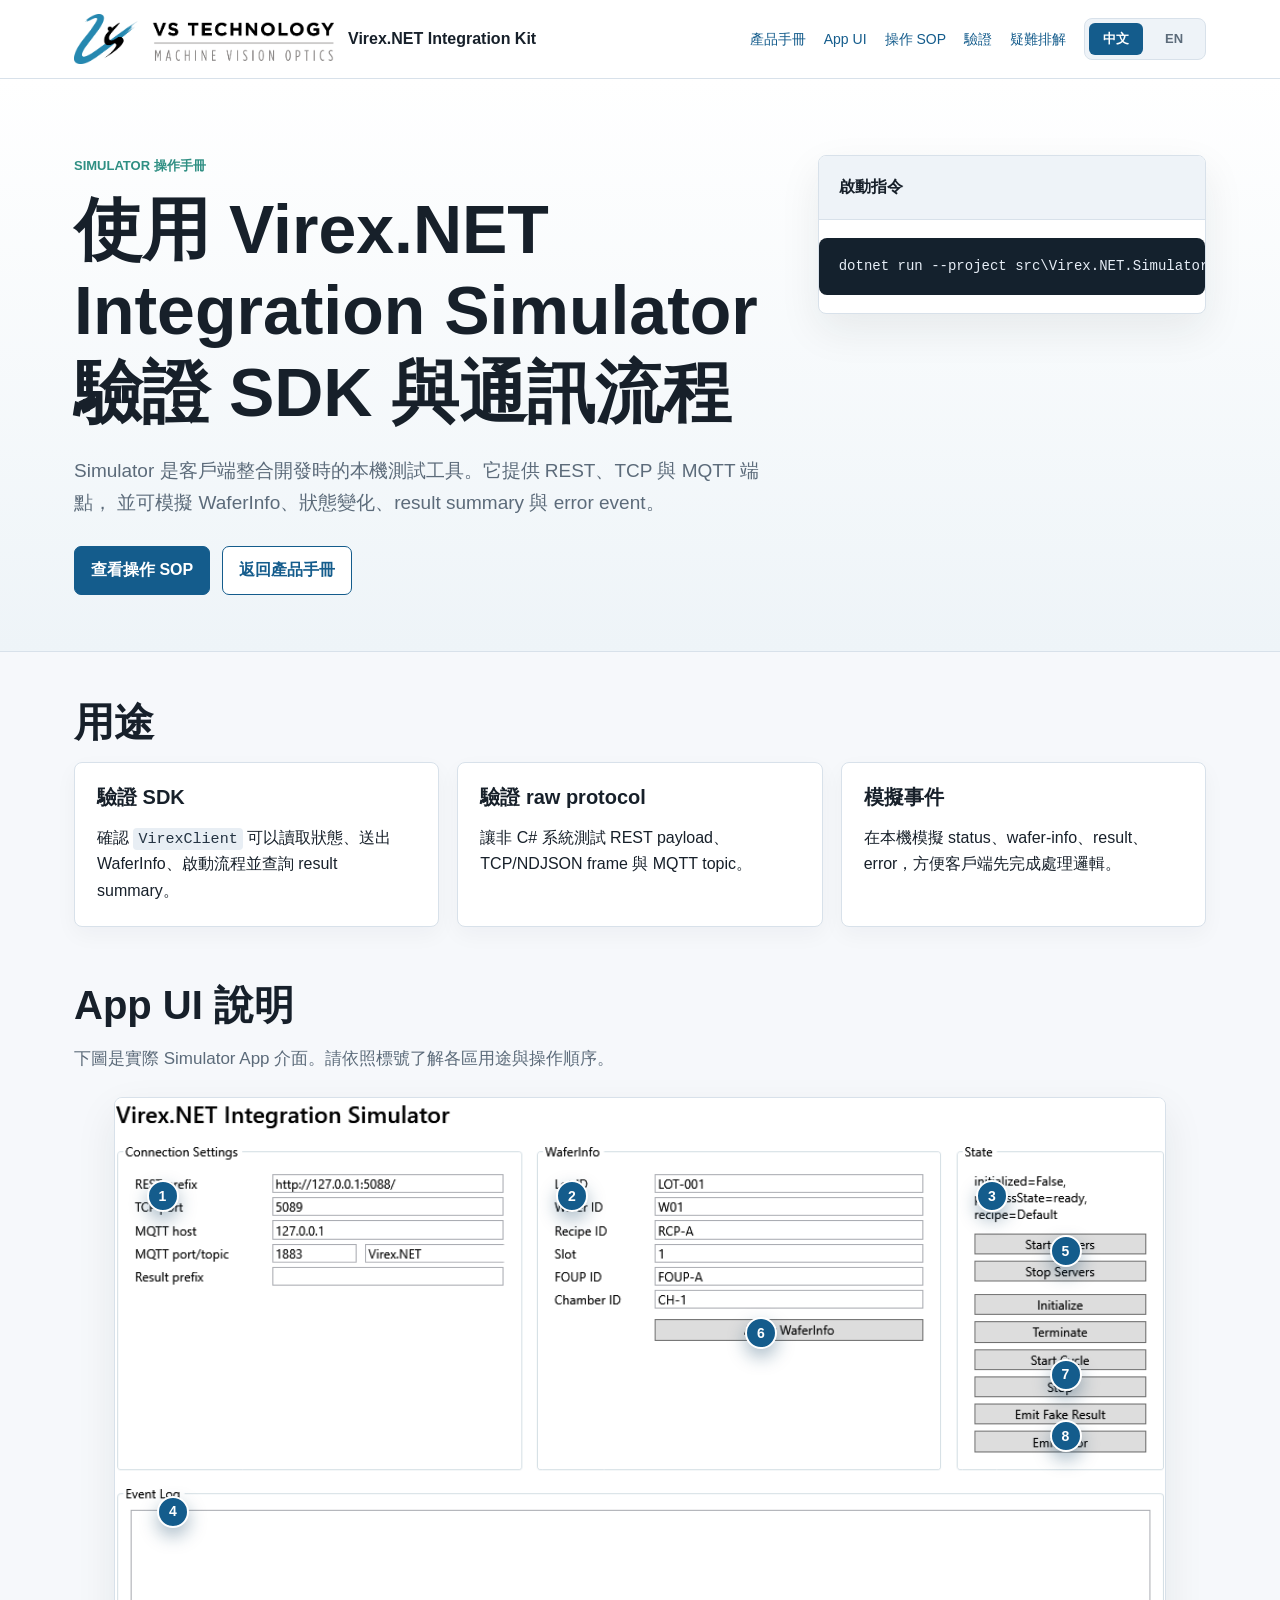
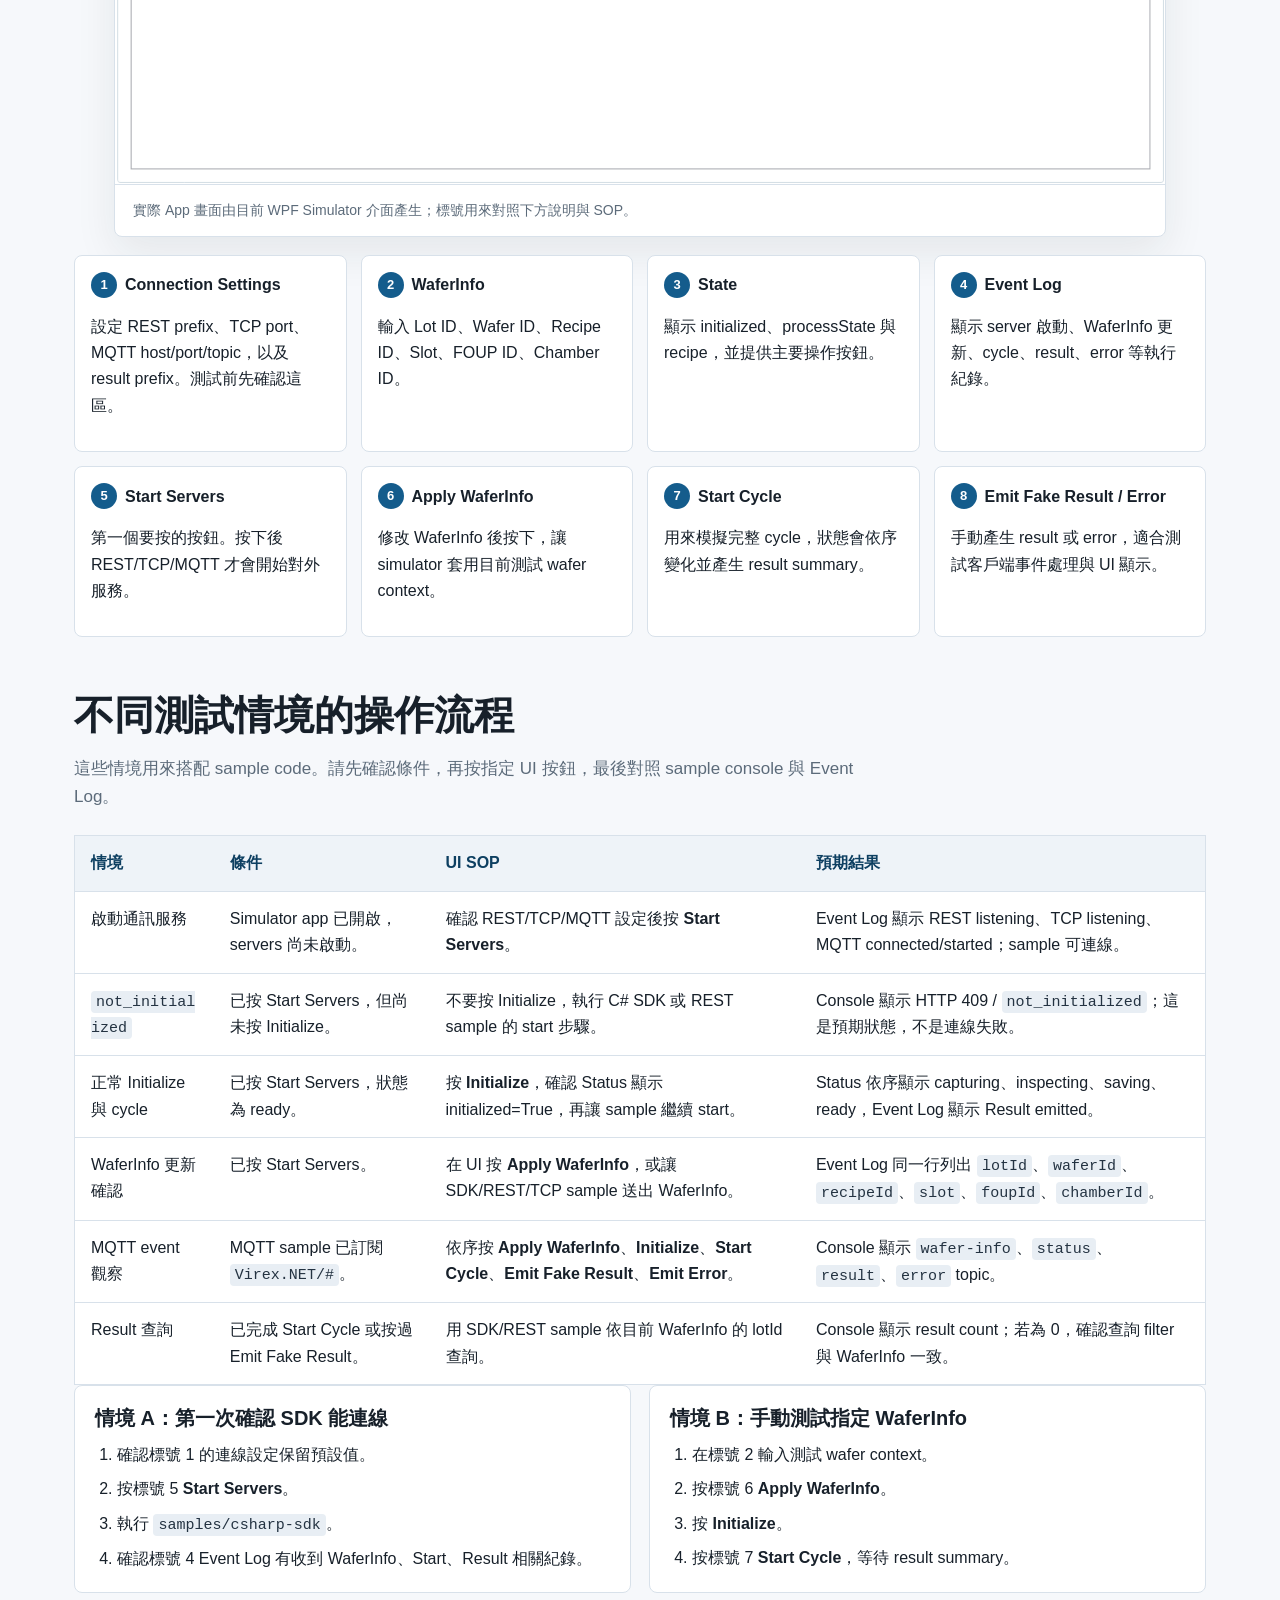
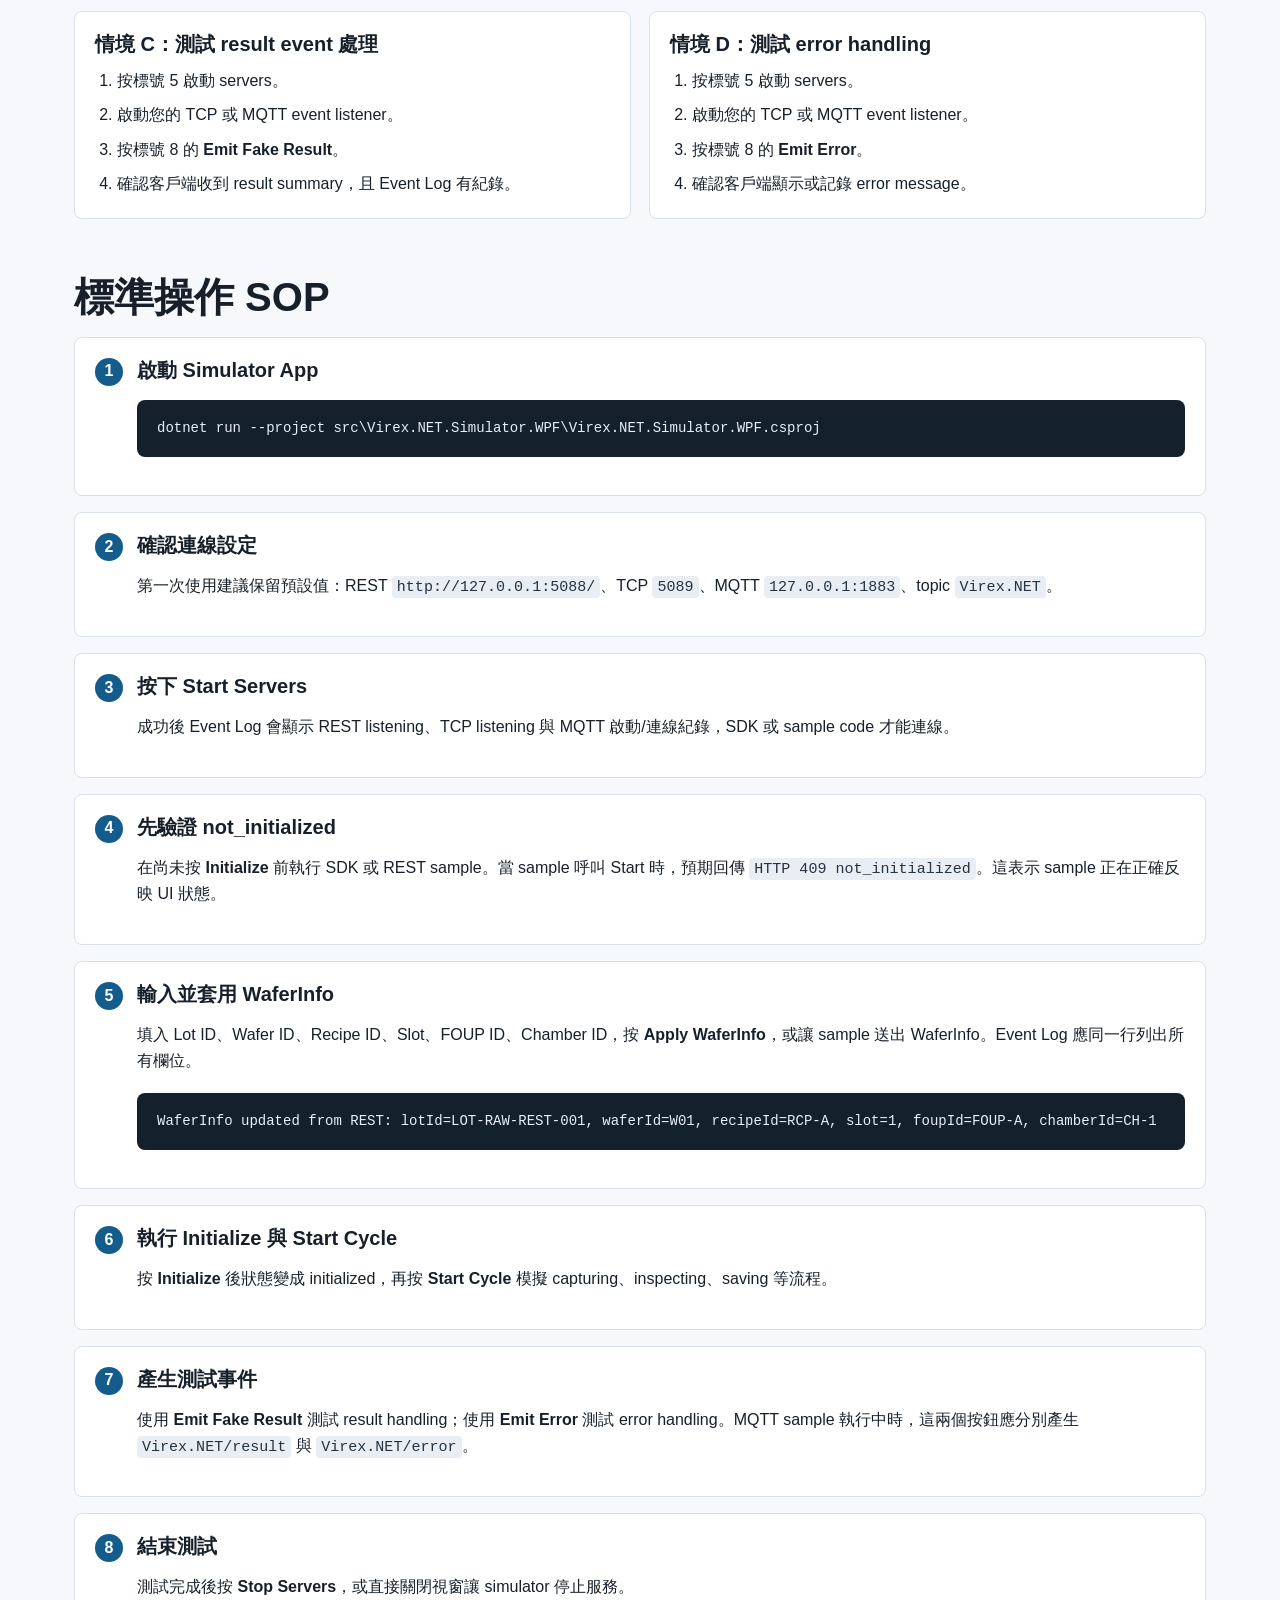
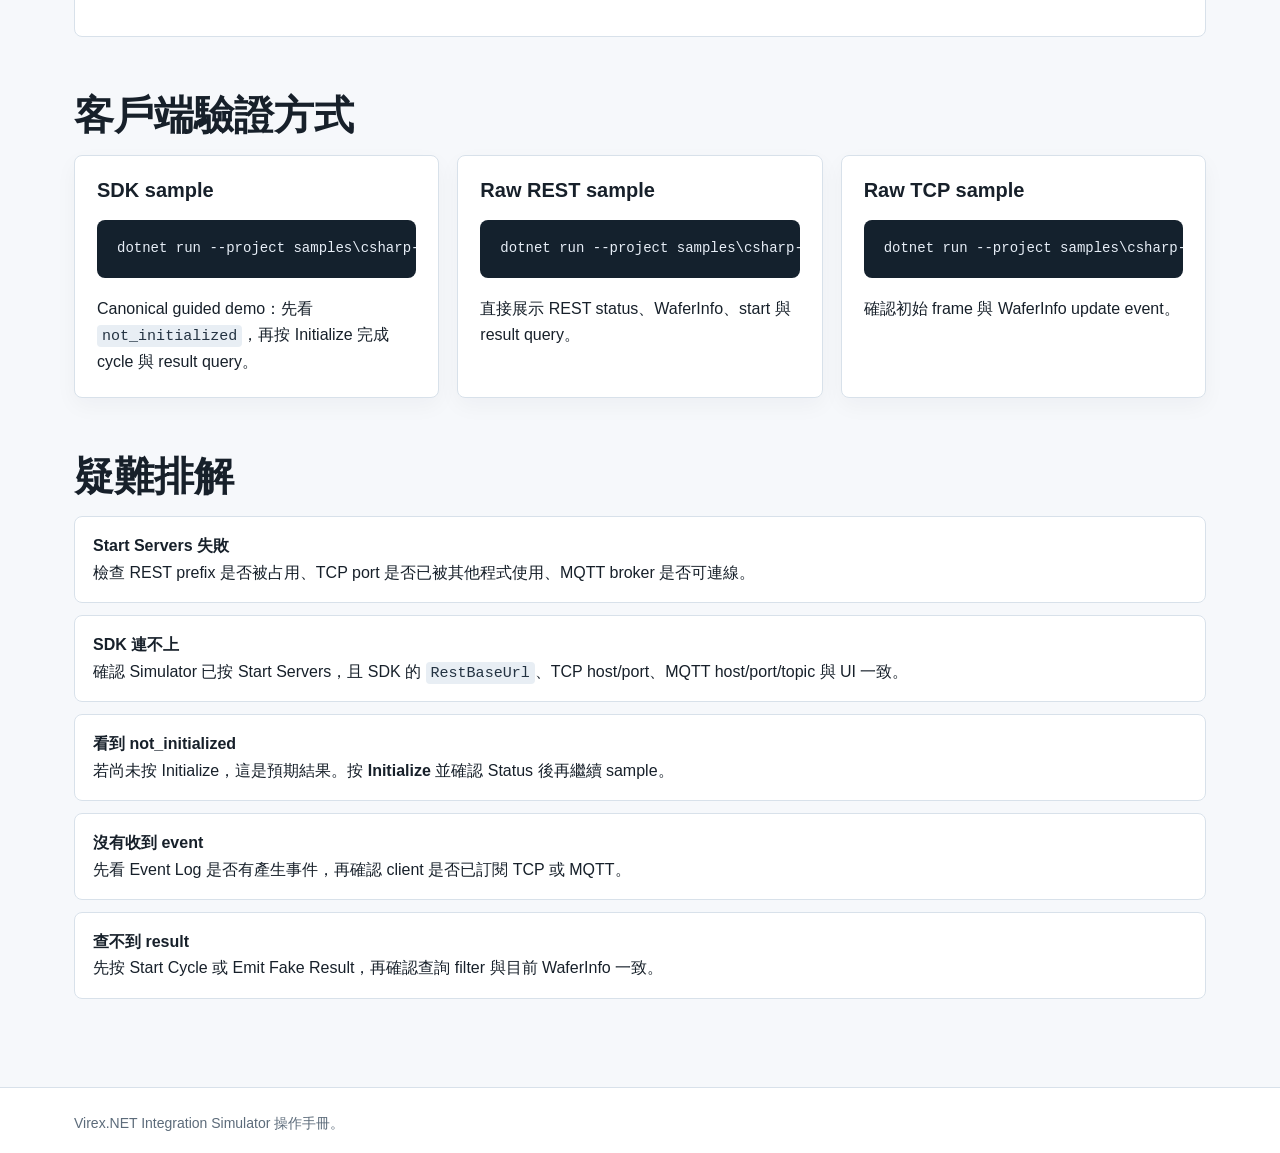
==== commit 6d87138b: "docs: add guided simulator sample demos" ====
--- a/docs/simulator.html
+++ b/docs/simulator.html
@@ -147,6 +147,60 @@
 
       <section class="section" id="flows">
         <h2><span data-lang="zh">不同測試情境的操作流程</span><span data-lang="en">Test Flows by Scenario</span></h2>
+        <p class="section-intro">
+          <span data-lang="zh">這些情境用來搭配 sample code。請先確認條件，再按指定 UI 按鈕，最後對照 sample console 與 Event Log。</span>
+          <span data-lang="en">Use these scenarios with the sample code. Confirm the condition first, press the specified UI button, then compare sample console output with Event Log.</span>
+        </p>
+        <div class="table-scroll">
+          <table class="comparison">
+            <thead>
+              <tr>
+                <th><span data-lang="zh">情境</span><span data-lang="en">Scenario</span></th>
+                <th><span data-lang="zh">條件</span><span data-lang="en">Condition</span></th>
+                <th><span data-lang="zh">UI SOP</span><span data-lang="en">UI SOP</span></th>
+                <th><span data-lang="zh">預期結果</span><span data-lang="en">Expected Result</span></th>
+              </tr>
+            </thead>
+            <tbody>
+              <tr>
+                <td><span data-lang="zh">啟動通訊服務</span><span data-lang="en">Start communication services</span></td>
+                <td><span data-lang="zh">Simulator app 已開啟，servers 尚未啟動。</span><span data-lang="en">Simulator app is open and servers are not started.</span></td>
+                <td><span data-lang="zh">確認 REST/TCP/MQTT 設定後按 <strong>Start Servers</strong>。</span><span data-lang="en">Confirm REST/TCP/MQTT settings, then press <strong>Start Servers</strong>.</span></td>
+                <td><span data-lang="zh">Event Log 顯示 REST listening、TCP listening、MQTT connected/started；sample 可連線。</span><span data-lang="en">Event Log shows REST listening, TCP listening, and MQTT connected/started; samples can connect.</span></td>
+              </tr>
+              <tr>
+                <td><code>not_initialized</code></td>
+                <td><span data-lang="zh">已按 Start Servers，但尚未按 Initialize。</span><span data-lang="en">Start Servers was pressed, but Initialize was not pressed.</span></td>
+                <td><span data-lang="zh">不要按 Initialize，執行 C# SDK 或 REST sample 的 start 步驟。</span><span data-lang="en">Do not press Initialize. Run the C# SDK or REST sample start step.</span></td>
+                <td><span data-lang="zh">Console 顯示 HTTP 409 / <code>not_initialized</code>；這是預期狀態，不是連線失敗。</span><span data-lang="en">Console shows HTTP 409 / <code>not_initialized</code>; this is expected state behavior, not a connection failure.</span></td>
+              </tr>
+              <tr>
+                <td><span data-lang="zh">正常 Initialize 與 cycle</span><span data-lang="en">Normal Initialize and cycle</span></td>
+                <td><span data-lang="zh">已按 Start Servers，狀態為 ready。</span><span data-lang="en">Start Servers was pressed and state is ready.</span></td>
+                <td><span data-lang="zh">按 <strong>Initialize</strong>，確認 Status 顯示 initialized=True，再讓 sample 繼續 start。</span><span data-lang="en">Press <strong>Initialize</strong>, confirm Status shows initialized=True, then let the sample continue start.</span></td>
+                <td><span data-lang="zh">Status 依序顯示 capturing、inspecting、saving、ready，Event Log 顯示 Result emitted。</span><span data-lang="en">Status shows capturing, inspecting, saving, ready; Event Log shows Result emitted.</span></td>
+              </tr>
+              <tr>
+                <td><span data-lang="zh">WaferInfo 更新確認</span><span data-lang="en">WaferInfo update verification</span></td>
+                <td><span data-lang="zh">已按 Start Servers。</span><span data-lang="en">Start Servers was pressed.</span></td>
+                <td><span data-lang="zh">在 UI 按 <strong>Apply WaferInfo</strong>，或讓 SDK/REST/TCP sample 送出 WaferInfo。</span><span data-lang="en">Press <strong>Apply WaferInfo</strong> in the UI, or let SDK/REST/TCP samples send WaferInfo.</span></td>
+                <td><span data-lang="zh">Event Log 同一行列出 <code>lotId</code>、<code>waferId</code>、<code>recipeId</code>、<code>slot</code>、<code>foupId</code>、<code>chamberId</code>。</span><span data-lang="en">Event Log lists <code>lotId</code>, <code>waferId</code>, <code>recipeId</code>, <code>slot</code>, <code>foupId</code>, and <code>chamberId</code> in one line.</span></td>
+              </tr>
+              <tr>
+                <td><span data-lang="zh">MQTT event 觀察</span><span data-lang="en">MQTT event observation</span></td>
+                <td><span data-lang="zh">MQTT sample 已訂閱 <code>Virex.NET/#</code>。</span><span data-lang="en">MQTT sample is subscribed to <code>Virex.NET/#</code>.</span></td>
+                <td><span data-lang="zh">依序按 <strong>Apply WaferInfo</strong>、<strong>Initialize</strong>、<strong>Start Cycle</strong>、<strong>Emit Fake Result</strong>、<strong>Emit Error</strong>。</span><span data-lang="en">Press <strong>Apply WaferInfo</strong>, <strong>Initialize</strong>, <strong>Start Cycle</strong>, <strong>Emit Fake Result</strong>, and <strong>Emit Error</strong>.</span></td>
+                <td><span data-lang="zh">Console 顯示 <code>wafer-info</code>、<code>status</code>、<code>result</code>、<code>error</code> topic。</span><span data-lang="en">Console shows <code>wafer-info</code>, <code>status</code>, <code>result</code>, and <code>error</code> topics.</span></td>
+              </tr>
+              <tr>
+                <td><span data-lang="zh">Result 查詢</span><span data-lang="en">Result query</span></td>
+                <td><span data-lang="zh">已完成 Start Cycle 或按過 Emit Fake Result。</span><span data-lang="en">Start Cycle completed or Emit Fake Result was pressed.</span></td>
+                <td><span data-lang="zh">用 SDK/REST sample 依目前 WaferInfo 的 lotId 查詢。</span><span data-lang="en">Use SDK/REST samples to query by the current WaferInfo lotId.</span></td>
+                <td><span data-lang="zh">Console 顯示 result count；若為 0，確認查詢 filter 與 WaferInfo 一致。</span><span data-lang="en">Console prints result count; if it is 0, confirm the query filter matches WaferInfo.</span></td>
+              </tr>
+            </tbody>
+          </table>
+        </div>
         <div class="flow-grid">
           <article class="flow-card">
             <h3><span data-lang="zh">情境 A：第一次確認 SDK 能連線</span><span data-lang="en">Scenario A: First SDK Connection Check</span></h3>
@@ -200,11 +254,16 @@
           </li>
           <li>
             <h3><span data-lang="zh">按下 Start Servers</span><span data-lang="en">Press Start Servers</span></h3>
-            <p><span data-lang="zh">成功後 Event Log 會顯示 <code>Servers started.</code>，SDK 或 sample code 才能連線。</span><span data-lang="en">When successful, Event Log shows <code>Servers started.</code>. SDK and sample clients can connect after this step.</span></p>
+            <p><span data-lang="zh">成功後 Event Log 會顯示 REST listening、TCP listening 與 MQTT 啟動/連線紀錄，SDK 或 sample code 才能連線。</span><span data-lang="en">When successful, Event Log shows REST listening, TCP listening, and MQTT started/connected records. SDK and sample clients can connect after this step.</span></p>
+          </li>
+          <li>
+            <h3><span data-lang="zh">先驗證 not_initialized</span><span data-lang="en">Verify not_initialized First</span></h3>
+            <p><span data-lang="zh">在尚未按 <strong>Initialize</strong> 前執行 SDK 或 REST sample。當 sample 呼叫 Start 時，預期回傳 <code>HTTP 409 not_initialized</code>。這表示 sample 正在正確反映 UI 狀態。</span><span data-lang="en">Before pressing <strong>Initialize</strong>, run the SDK or REST sample. When the sample calls Start, the expected return is <code>HTTP 409 not_initialized</code>. This means the sample is correctly reflecting UI state.</span></p>
           </li>
           <li>
             <h3><span data-lang="zh">輸入並套用 WaferInfo</span><span data-lang="en">Enter and Apply WaferInfo</span></h3>
-            <p><span data-lang="zh">填入 Lot ID、Wafer ID、Recipe ID、Slot、FOUP ID、Chamber ID，按 <strong>Apply WaferInfo</strong>。</span><span data-lang="en">Enter Lot ID, Wafer ID, Recipe ID, Slot, FOUP ID, and Chamber ID, then press <strong>Apply WaferInfo</strong>.</span></p>
+            <p><span data-lang="zh">填入 Lot ID、Wafer ID、Recipe ID、Slot、FOUP ID、Chamber ID，按 <strong>Apply WaferInfo</strong>，或讓 sample 送出 WaferInfo。Event Log 應同一行列出所有欄位。</span><span data-lang="en">Enter Lot ID, Wafer ID, Recipe ID, Slot, FOUP ID, and Chamber ID, then press <strong>Apply WaferInfo</strong>, or let a sample send WaferInfo. Event Log should list all fields in one line.</span></p>
+            <pre><code>WaferInfo updated from REST: lotId=LOT-RAW-REST-001, waferId=W01, recipeId=RCP-A, slot=1, foupId=FOUP-A, chamberId=CH-1</code></pre>
           </li>
           <li>
             <h3><span data-lang="zh">執行 Initialize 與 Start Cycle</span><span data-lang="en">Run Initialize and Start Cycle</span></h3>
@@ -212,7 +271,7 @@
           </li>
           <li>
             <h3><span data-lang="zh">產生測試事件</span><span data-lang="en">Emit Test Events</span></h3>
-            <p><span data-lang="zh">使用 <strong>Emit Fake Result</strong> 測試 result handling；使用 <strong>Emit Error</strong> 測試 error handling。</span><span data-lang="en">Use <strong>Emit Fake Result</strong> to test result handling and <strong>Emit Error</strong> to test error handling.</span></p>
+            <p><span data-lang="zh">使用 <strong>Emit Fake Result</strong> 測試 result handling；使用 <strong>Emit Error</strong> 測試 error handling。MQTT sample 執行中時，這兩個按鈕應分別產生 <code>Virex.NET/result</code> 與 <code>Virex.NET/error</code>。</span><span data-lang="en">Use <strong>Emit Fake Result</strong> to test result handling and <strong>Emit Error</strong> to test error handling. While an MQTT sample is running, these buttons should produce <code>Virex.NET/result</code> and <code>Virex.NET/error</code>.</span></p>
           </li>
           <li>
             <h3><span data-lang="zh">結束測試</span><span data-lang="en">End the Test</span></h3>
@@ -227,14 +286,17 @@
           <article class="card">
             <h3><span data-lang="zh">SDK sample</span><span data-lang="en">SDK Sample</span></h3>
             <pre><code class="language-powershell">dotnet run --project samples\csharp-sdk\CSharpSdkSample.csproj</code></pre>
+            <p><span data-lang="zh">Canonical guided demo：先看 <code>not_initialized</code>，再按 Initialize 完成 cycle 與 result query。</span><span data-lang="en">Canonical guided demo: first observe <code>not_initialized</code>, then press Initialize to complete cycle and result query.</span></p>
           </article>
           <article class="card">
             <h3><span data-lang="zh">Raw REST sample</span><span data-lang="en">Raw REST Sample</span></h3>
             <pre><code class="language-powershell">dotnet run --project samples\csharp-raw-rest\CSharpRawRestSample.csproj</code></pre>
+            <p><span data-lang="zh">直接展示 REST status、WaferInfo、start 與 result query。</span><span data-lang="en">Directly demonstrates REST status, WaferInfo, start, and result query.</span></p>
           </article>
           <article class="card">
             <h3><span data-lang="zh">Raw TCP sample</span><span data-lang="en">Raw TCP Sample</span></h3>
             <pre><code class="language-powershell">dotnet run --project samples\csharp-raw-tcp\CSharpRawTcpSample.csproj</code></pre>
+            <p><span data-lang="zh">確認初始 frame 與 WaferInfo update event。</span><span data-lang="en">Confirms initial frames and the WaferInfo update event.</span></p>
           </article>
         </div>
       </section>
@@ -244,6 +306,7 @@
         <ul class="checklist">
           <li><strong><span data-lang="zh">Start Servers 失敗</span><span data-lang="en">Start Servers fails</span></strong><br><span data-lang="zh">檢查 REST prefix 是否被占用、TCP port 是否已被其他程式使用、MQTT broker 是否可連線。</span><span data-lang="en">Check whether the REST prefix or TCP port is already in use and whether the MQTT broker is reachable.</span></li>
           <li><strong><span data-lang="zh">SDK 連不上</span><span data-lang="en">SDK cannot connect</span></strong><br><span data-lang="zh">確認 Simulator 已按 Start Servers，且 SDK 的 <code>RestBaseUrl</code>、TCP host/port、MQTT host/port/topic 與 UI 一致。</span><span data-lang="en">Confirm Start Servers was pressed and SDK <code>RestBaseUrl</code>, TCP host/port, and MQTT host/port/topic match the UI.</span></li>
+          <li><strong><span data-lang="zh">看到 not_initialized</span><span data-lang="en">Seeing not_initialized</span></strong><br><span data-lang="zh">若尚未按 Initialize，這是預期結果。按 <strong>Initialize</strong> 並確認 Status 後再繼續 sample。</span><span data-lang="en">If Initialize has not been pressed, this is expected. Press <strong>Initialize</strong>, confirm Status, then continue the sample.</span></li>
           <li><strong><span data-lang="zh">沒有收到 event</span><span data-lang="en">No events received</span></strong><br><span data-lang="zh">先看 Event Log 是否有產生事件，再確認 client 是否已訂閱 TCP 或 MQTT。</span><span data-lang="en">First check Event Log for emitted events, then confirm the client is subscribed through TCP or MQTT.</span></li>
           <li><strong><span data-lang="zh">查不到 result</span><span data-lang="en">No result returned</span></strong><br><span data-lang="zh">先按 Start Cycle 或 Emit Fake Result，再確認查詢 filter 與目前 WaferInfo 一致。</span><span data-lang="en">Run Start Cycle or Emit Fake Result first, then confirm query filters match the current WaferInfo.</span></li>
         </ul>
